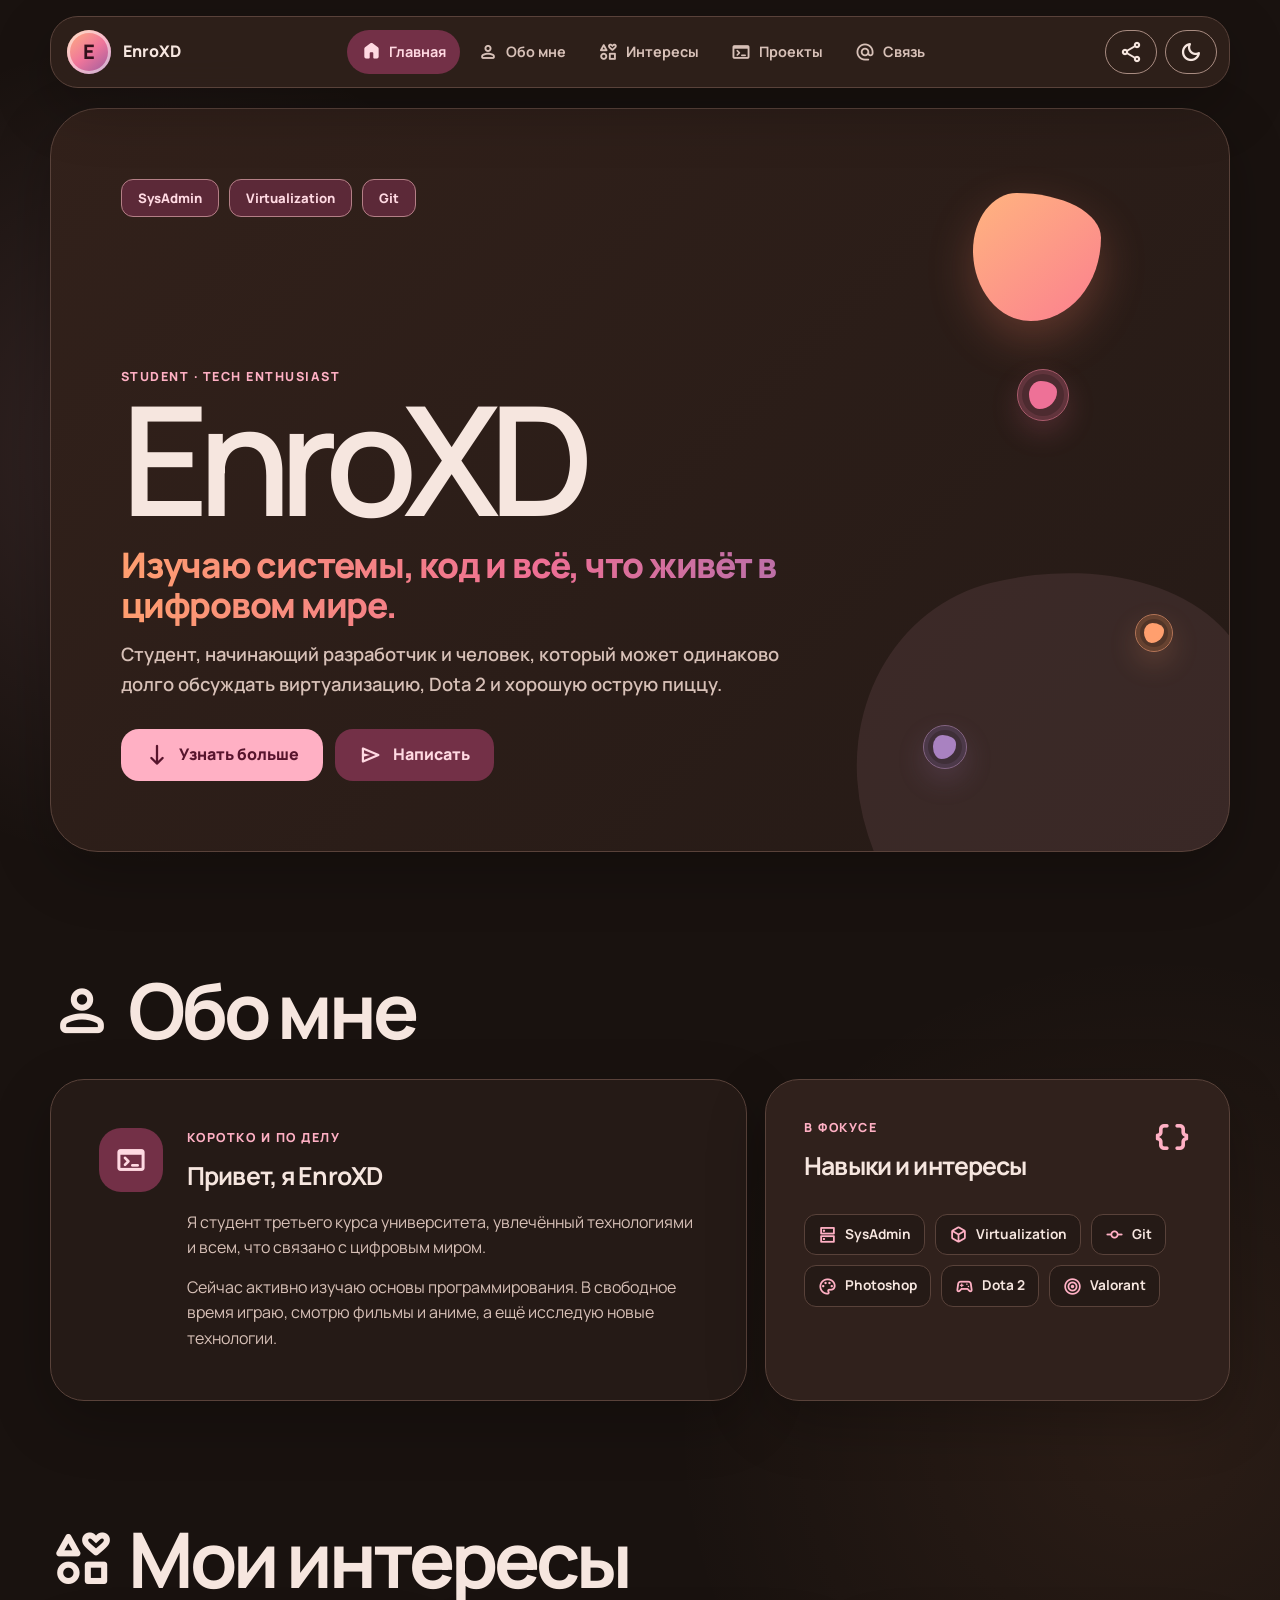
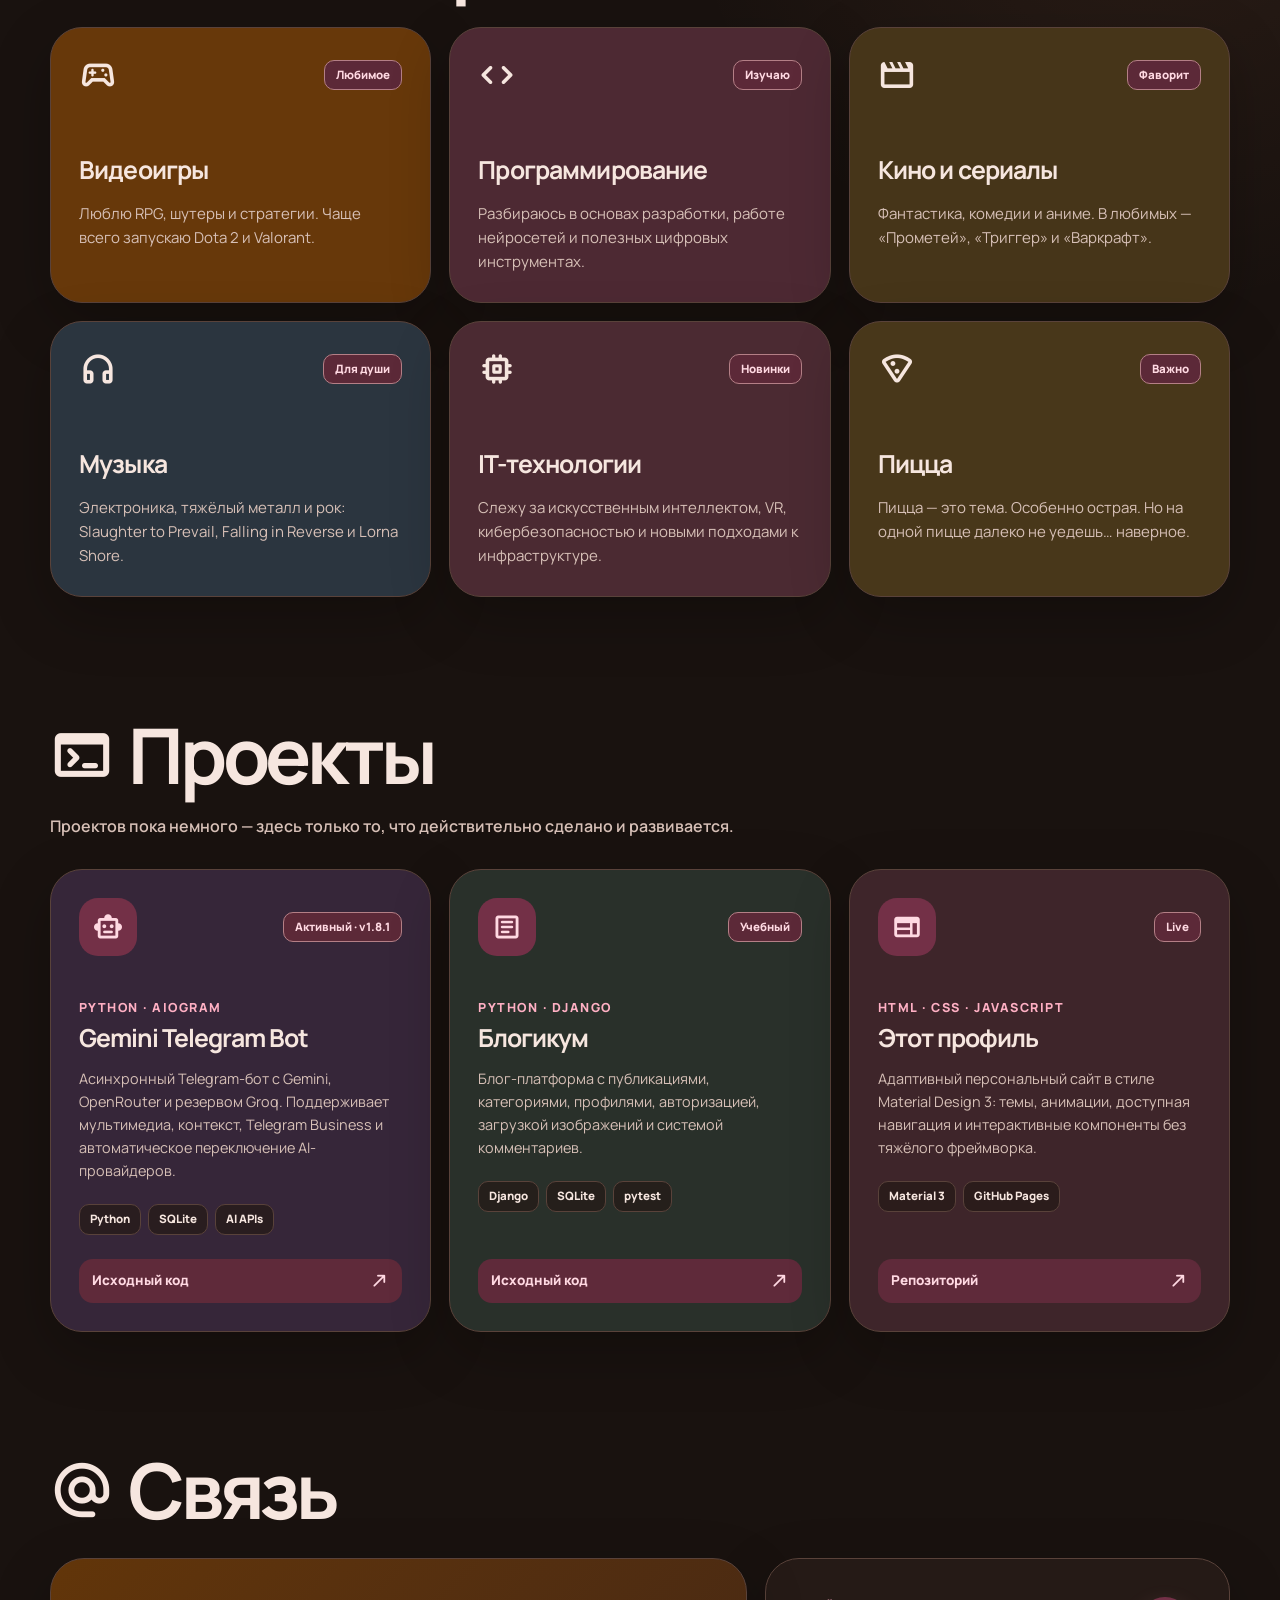
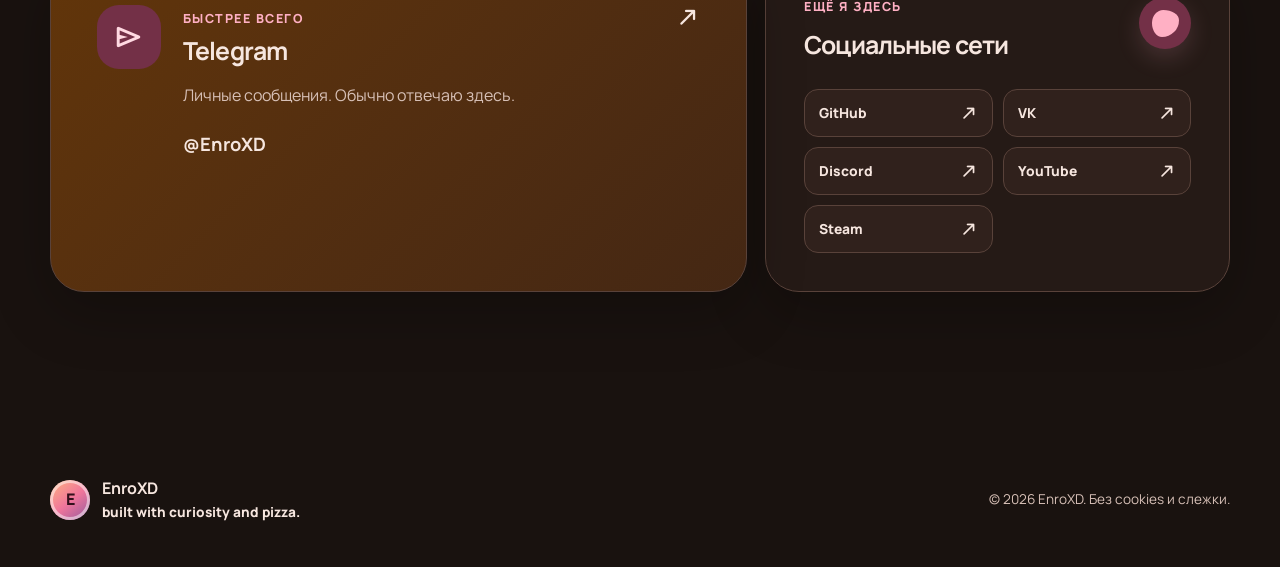
==== index.html @ 5621cff5 "Add projects, system theme and sharing" ====
<!doctype html>
<html lang="ru" data-theme="dark">
<head>
    <meta charset="utf-8">
    <meta name="viewport" content="width=device-width, initial-scale=1">
    <meta name="description" content="Персональный сайт EnroXD — технологии, игры, музыка и цифровые эксперименты.">
    <meta name="theme-color" content="#19120f">
    <link rel="canonical" href="https://enroxd1.github.io/myprofile/">

    <meta property="og:type" content="website">
    <meta property="og:locale" content="ru_RU">
    <meta property="og:site_name" content="EnroXD">
    <meta property="og:title" content="EnroXD — персональный сайт">
    <meta property="og:description" content="Изучаю системы, код и всё, что живёт в цифровом мире.">
    <meta property="og:url" content="https://enroxd1.github.io/myprofile/">
    <meta property="og:image" content="https://enroxd1.github.io/myprofile/og-image.png?v=1">
    <meta property="og:image:type" content="image/png">
    <meta property="og:image:width" content="1200">
    <meta property="og:image:height" content="630">
    <meta property="og:image:alt" content="Material Design-обложка персонального сайта EnroXD">

    <meta name="twitter:card" content="summary_large_image">
    <meta name="twitter:title" content="EnroXD — персональный сайт">
    <meta name="twitter:description" content="Изучаю системы, код и всё, что живёт в цифровом мире.">
    <meta name="twitter:image" content="https://enroxd1.github.io/myprofile/og-image.png?v=1">
    <meta name="twitter:image:alt" content="Material Design-обложка персонального сайта EnroXD">

    <link rel="icon" href="favicon.svg" type="image/svg+xml">
    <link rel="icon" href="favicon-32.png" type="image/png" sizes="32x32">
    <link rel="apple-touch-icon" href="apple-touch-icon.png" sizes="180x180">
    <script type="application/ld+json">
    {
        "@context": "https://schema.org",
        "@type": "ProfilePage",
        "@id": "https://enroxd1.github.io/myprofile/#profile",
        "url": "https://enroxd1.github.io/myprofile/",
        "name": "EnroXD — персональный сайт",
        "description": "Персональная страница EnroXD о технологиях, программировании и цифровых увлечениях.",
        "dateModified": "2026-08-10",
        "mainEntity": {
            "@type": "Person",
            "@id": "https://enroxd1.github.io/myprofile/#person",
            "name": "EnroXD",
            "alternateName": "@EnroXD",
            "url": "https://enroxd1.github.io/myprofile/",
            "description": "Студент и начинающий разработчик, увлечённый системным администрированием, виртуализацией и программированием.",
            "knowsAbout": ["Python", "Django", "System administration", "Virtualization", "Git", "Artificial intelligence"],
            "sameAs": [
                "https://github.com/EnroXD1",
                "https://t.me/EnroXD",
                "https://vk.com/lokkekenro",
                "https://www.youtube.com/@enroxd562",
                "https://steamcommunity.com/id/enroxd/"
            ]
        }
    }
    </script>
    <title>EnroXD — персональный сайт</title>

    <link rel="preconnect" href="https://fonts.googleapis.com">
    <link rel="preconnect" href="https://fonts.gstatic.com" crossorigin>
    <link href="https://fonts.googleapis.com/css2?family=Manrope:wght@400;500;600;700;800&family=Material+Symbols+Rounded:opsz,wght,FILL,GRAD@20..48,400,0..1,0" rel="stylesheet">
    <link rel="stylesheet" href="styles.css?v=3">
    <script>
        document.documentElement.classList.add('js');
        try {
            const savedMode = localStorage.getItem('enroxd-theme-mode') || localStorage.getItem('enroxd-theme') || 'dark';
            const resolvedTheme = savedMode === 'system'
                ? (window.matchMedia('(prefers-color-scheme: dark)').matches ? 'dark' : 'light')
                : savedMode;
            document.documentElement.dataset.themeMode = savedMode;
            document.documentElement.dataset.theme = resolvedTheme;
        } catch (error) {
            document.documentElement.dataset.themeMode = 'dark';
            document.documentElement.dataset.theme = 'dark';
        }
    </script>
</head>
<body>
    <div class="page-loader" role="status" aria-live="polite" aria-label="Загрузка страницы">
        <span class="contained-loader" aria-hidden="true">
            <span class="loader-shape"></span>
        </span>
        <span class="loader-label">Загружаю профиль</span>
    </div>

    <a class="skip-link" href="#main">Перейти к содержимому</a>

    <header class="topbar shell" aria-label="Верхняя панель">
        <a class="brand" href="#home" aria-label="EnroXD — на главную">
            <span class="brand-mark" aria-hidden="true">E</span>
            <span>EnroXD</span>
        </a>

        <nav class="desktop-nav" aria-label="Основная навигация">
            <a class="nav-link active" href="#home">
                <span class="material-symbols-rounded" aria-hidden="true">home</span>
                Главная
            </a>
            <a class="nav-link" href="#about">
                <span class="material-symbols-rounded" aria-hidden="true">person</span>
                Обо мне
            </a>
            <a class="nav-link" href="#interests">
                <span class="material-symbols-rounded" aria-hidden="true">interests</span>
                Интересы
            </a>
            <a class="nav-link" href="#projects">
                <span class="material-symbols-rounded" aria-hidden="true">terminal</span>
                Проекты
            </a>
            <a class="nav-link" href="#contact">
                <span class="material-symbols-rounded" aria-hidden="true">alternate_email</span>
                Связь
            </a>
        </nav>

        <div class="header-actions">
            <button class="share-button" type="button" aria-label="Поделиться сайтом">
                <span class="material-symbols-rounded" aria-hidden="true">share</span>
            </button>

            <div class="theme-picker">
                <button class="theme-toggle" type="button" aria-label="Выбрать тему" aria-haspopup="menu" aria-expanded="false" aria-controls="theme-menu">
                    <span class="material-symbols-rounded theme-icon" aria-hidden="true">dark_mode</span>
                </button>
                <div id="theme-menu" class="theme-menu surface" role="menu" aria-label="Цветовая тема" hidden>
                    <button class="theme-option" type="button" role="menuitemradio" aria-checked="false" data-theme-mode="system">
                        <span class="material-symbols-rounded" aria-hidden="true">brightness_auto</span>
                        <span><strong>Как в системе</strong><small>Следовать настройкам устройства</small></span>
                        <span class="material-symbols-rounded option-check" aria-hidden="true">check</span>
                    </button>
                    <button class="theme-option" type="button" role="menuitemradio" aria-checked="false" data-theme-mode="light">
                        <span class="material-symbols-rounded" aria-hidden="true">light_mode</span>
                        <span><strong>Светлая</strong><small>Светлые Material-поверхности</small></span>
                        <span class="material-symbols-rounded option-check" aria-hidden="true">check</span>
                    </button>
                    <button class="theme-option" type="button" role="menuitemradio" aria-checked="false" data-theme-mode="dark">
                        <span class="material-symbols-rounded" aria-hidden="true">dark_mode</span>
                        <span><strong>Тёмная</strong><small>Тёплый тёмный фон</small></span>
                        <span class="material-symbols-rounded option-check" aria-hidden="true">check</span>
                    </button>
                </div>
            </div>
        </div>
    </header>

    <main id="main" class="shell">
        <section id="home" class="hero surface reveal" aria-labelledby="hero-title">
            <div class="hero-orb" aria-hidden="true"></div>
            <div class="material-bubbles" role="group" aria-label="Интерактивные декоративные пузыри">
                <button class="material-bubble bubble-one" type="button" aria-label="Лопнуть розовый пузырь"></button>
                <button class="material-bubble bubble-two" type="button" aria-label="Лопнуть оранжевый пузырь"></button>
                <button class="material-bubble bubble-three" type="button" aria-label="Лопнуть сиреневый пузырь"></button>
            </div>
            <div class="chip-row" aria-label="Основные направления">
                <span class="chip">SysAdmin</span>
                <span class="chip">Virtualization</span>
                <span class="chip">Git</span>
            </div>

            <div class="hero-copy">
                <p class="eyebrow">student · tech enthusiast</p>
                <h1 id="hero-title">EnroXD</h1>
                <p class="hero-tagline">Изучаю системы, код и всё, что живёт в цифровом мире.</p>
                <p class="hero-description">Студент, начинающий разработчик и человек, который может одинаково долго обсуждать виртуализацию, Dota 2 и хорошую острую пиццу.</p>
                <div class="hero-actions">
                    <a class="button button-primary" href="#about">
                        <span class="material-symbols-rounded" aria-hidden="true">south</span>
                        Узнать больше
                    </a>
                    <a class="button button-tonal" href="https://t.me/EnroXD" target="_blank" rel="noreferrer">
                        <span class="material-symbols-rounded" aria-hidden="true">send</span>
                        Написать
                    </a>
                </div>
            </div>
        </section>

        <section id="about" class="page-section reveal" aria-labelledby="about-title">
            <div class="section-heading">
                <span class="material-symbols-rounded" aria-hidden="true">person</span>
                <h2 id="about-title">Обо мне</h2>
            </div>

            <div class="about-grid">
                <article class="about-card surface">
                    <div class="about-icon" aria-hidden="true">
                        <span class="material-symbols-rounded">terminal</span>
                    </div>
                    <div>
                        <p class="eyebrow">Коротко и по делу</p>
                        <h3>Привет, я EnroXD</h3>
                        <p>Я студент третьего курса университета, увлечённый технологиями и всем, что связано с цифровым миром.</p>
                        <p>Сейчас активно изучаю основы программирования. В свободное время играю, смотрю фильмы и аниме, а ещё исследую новые технологии.</p>
                    </div>
                </article>

                <aside class="skills-card surface" aria-labelledby="skills-title">
                    <div class="skills-card-head">
                        <div>
                            <p class="eyebrow">В фокусе</p>
                            <h3 id="skills-title">Навыки и интересы</h3>
                        </div>
                        <span class="material-symbols-rounded" aria-hidden="true">data_object</span>
                    </div>
                    <div class="skill-list">
                        <span class="skill"><span class="material-symbols-rounded" aria-hidden="true">dns</span>SysAdmin</span>
                        <span class="skill"><span class="material-symbols-rounded" aria-hidden="true">deployed_code</span>Virtualization</span>
                        <span class="skill"><span class="material-symbols-rounded" aria-hidden="true">commit</span>Git</span>
                        <span class="skill"><span class="material-symbols-rounded" aria-hidden="true">palette</span>Photoshop</span>
                        <span class="skill"><span class="material-symbols-rounded" aria-hidden="true">sports_esports</span>Dota 2</span>
                        <span class="skill"><span class="material-symbols-rounded" aria-hidden="true">target</span>Valorant</span>
                    </div>
                </aside>
            </div>
        </section>

        <section id="interests" class="page-section reveal" aria-labelledby="interests-title">
            <div class="section-heading">
                <span class="material-symbols-rounded" aria-hidden="true">interests</span>
                <h2 id="interests-title">Мои интересы</h2>
            </div>

            <div class="card-grid">
                <article class="interest-card surface card-orange">
                    <div class="card-topline">
                        <span class="card-icon material-symbols-rounded" aria-hidden="true">sports_esports</span>
                        <span class="chip chip-small">Любимое</span>
                    </div>
                    <h3>Видеоигры</h3>
                    <p>Люблю RPG, шутеры и стратегии. Чаще всего запускаю Dota 2 и Valorant.</p>
                </article>

                <article class="interest-card surface card-plum">
                    <div class="card-topline">
                        <span class="card-icon material-symbols-rounded" aria-hidden="true">code</span>
                        <span class="chip chip-small">Изучаю</span>
                    </div>
                    <h3>Программирование</h3>
                    <p>Разбираюсь в основах разработки, работе нейросетей и полезных цифровых инструментах.</p>
                </article>

                <article class="interest-card surface card-olive">
                    <div class="card-topline">
                        <span class="card-icon material-symbols-rounded" aria-hidden="true">movie</span>
                        <span class="chip chip-small">Фаворит</span>
                    </div>
                    <h3>Кино и сериалы</h3>
                    <p>Фантастика, комедии и аниме. В любимых — «Прометей», «Триггер» и «Варкрафт».</p>
                </article>

                <article class="interest-card surface card-blue">
                    <div class="card-topline">
                        <span class="card-icon material-symbols-rounded" aria-hidden="true">headphones</span>
                        <span class="chip chip-small">Для души</span>
                    </div>
                    <h3>Музыка</h3>
                    <p>Электроника, тяжёлый металл и рок: Slaughter to Prevail, Falling in Reverse и Lorna Shore.</p>
                </article>

                <article class="interest-card surface card-pink">
                    <div class="card-topline">
                        <span class="card-icon material-symbols-rounded" aria-hidden="true">memory</span>
                        <span class="chip chip-small">Новинки</span>
                    </div>
                    <h3>IT-технологии</h3>
                    <p>Слежу за искусственным интеллектом, VR, кибербезопасностью и новыми подходами к инфраструктуре.</p>
                </article>

                <article class="interest-card surface card-gold">
                    <div class="card-topline">
                        <span class="card-icon material-symbols-rounded" aria-hidden="true">local_pizza</span>
                        <span class="chip chip-small">Важно</span>
                    </div>
                    <h3>Пицца</h3>
                    <p>Пицца — это тема. Особенно острая. Но на одной пицце далеко не уедешь… наверное.</p>
                </article>
            </div>
        </section>

        <section id="projects" class="page-section reveal" aria-labelledby="projects-title">
            <div class="section-heading">
                <span class="material-symbols-rounded" aria-hidden="true">terminal</span>
                <h2 id="projects-title">Проекты</h2>
            </div>
            <p class="section-intro">Проектов пока немного — здесь только то, что действительно сделано и развивается.</p>

            <div class="project-grid">
                <article class="project-card surface project-ai">
                    <div class="project-card-head">
                        <span class="project-icon material-symbols-rounded" aria-hidden="true">smart_toy</span>
                        <span class="chip chip-small">Активный · v1.8.1</span>
                    </div>
                    <p class="eyebrow">Python · aiogram</p>
                    <h3>Gemini Telegram Bot</h3>
                    <p>Асинхронный Telegram-бот с Gemini, OpenRouter и резервом Groq. Поддерживает мультимедиа, контекст, Telegram Business и автоматическое переключение AI-провайдеров.</p>
                    <div class="project-tags" aria-label="Технологии проекта">
                        <span>Python</span><span>SQLite</span><span>AI APIs</span>
                    </div>
                    <a class="project-link" href="https://github.com/EnroXD1/gemini_telegram_bot" target="_blank" rel="noreferrer">
                        Исходный код<span class="material-symbols-rounded" aria-hidden="true">north_east</span>
                    </a>
                </article>

                <article class="project-card surface project-django">
                    <div class="project-card-head">
                        <span class="project-icon material-symbols-rounded" aria-hidden="true">article</span>
                        <span class="chip chip-small">Учебный</span>
                    </div>
                    <p class="eyebrow">Python · Django</p>
                    <h3>Блогикум</h3>
                    <p>Блог-платформа с публикациями, категориями, профилями, авторизацией, загрузкой изображений и системой комментариев.</p>
                    <div class="project-tags" aria-label="Технологии проекта">
                        <span>Django</span><span>SQLite</span><span>pytest</span>
                    </div>
                    <a class="project-link" href="https://github.com/EnroXD1/django_sprint4" target="_blank" rel="noreferrer">
                        Исходный код<span class="material-symbols-rounded" aria-hidden="true">north_east</span>
                    </a>
                </article>

                <article class="project-card surface project-profile">
                    <div class="project-card-head">
                        <span class="project-icon material-symbols-rounded" aria-hidden="true">web</span>
                        <span class="chip chip-small">Live</span>
                    </div>
                    <p class="eyebrow">HTML · CSS · JavaScript</p>
                    <h3>Этот профиль</h3>
                    <p>Адаптивный персональный сайт в стиле Material Design 3: темы, анимации, доступная навигация и интерактивные компоненты без тяжёлого фреймворка.</p>
                    <div class="project-tags" aria-label="Технологии проекта">
                        <span>Material 3</span><span>GitHub Pages</span>
                    </div>
                    <a class="project-link" href="https://github.com/EnroXD1/myprofile" target="_blank" rel="noreferrer">
                        Репозиторий<span class="material-symbols-rounded" aria-hidden="true">north_east</span>
                    </a>
                </article>
            </div>
        </section>

        <section id="contact" class="page-section reveal" aria-labelledby="contact-title">
            <div class="section-heading">
                <span class="material-symbols-rounded" aria-hidden="true">alternate_email</span>
                <h2 id="contact-title">Связь</h2>
            </div>

            <div class="contact-grid">
                <a class="contact-feature surface" href="https://t.me/EnroXD" target="_blank" rel="noreferrer">
                    <div class="contact-icon" aria-hidden="true">
                        <span class="material-symbols-rounded">send</span>
                    </div>
                    <div>
                        <span class="eyebrow">Быстрее всего</span>
                        <h3>Telegram</h3>
                        <p>Личные сообщения. Обычно отвечаю здесь.</p>
                        <strong>@EnroXD</strong>
                    </div>
                    <span class="material-symbols-rounded arrow" aria-hidden="true">north_east</span>
                </a>

                <div class="social-card surface">
                    <div class="social-card-head">
                        <div>
                            <p class="eyebrow">Ещё я здесь</p>
                            <h3>Социальные сети</h3>
                        </div>
                        <span class="social-card-loader" aria-hidden="true">
                            <span class="loader-shape"></span>
                        </span>
                    </div>
                    <div class="social-links">
                        <a href="https://github.com/EnroXD1" target="_blank" rel="noreferrer">
                            <span>GitHub</span><span class="material-symbols-rounded" aria-hidden="true">north_east</span>
                        </a>
                        <a href="https://vk.com/lokkekenro" target="_blank" rel="noreferrer">
                            <span>VK</span><span class="material-symbols-rounded" aria-hidden="true">north_east</span>
                        </a>
                        <a href="https://discordapp.com/users/404327926595846146/" target="_blank" rel="noreferrer">
                            <span>Discord</span><span class="material-symbols-rounded" aria-hidden="true">north_east</span>
                        </a>
                        <a href="https://www.youtube.com/@enroxd562" target="_blank" rel="noreferrer">
                            <span>YouTube</span><span class="material-symbols-rounded" aria-hidden="true">north_east</span>
                        </a>
                        <a href="https://steamcommunity.com/id/enroxd/" target="_blank" rel="noreferrer">
                            <span>Steam</span><span class="material-symbols-rounded" aria-hidden="true">north_east</span>
                        </a>
                    </div>
                </div>
            </div>
        </section>
    </main>

    <footer class="footer shell">
        <div class="footer-brand">
            <span class="brand-mark" aria-hidden="true">E</span>
            <div>
                <strong>EnroXD</strong>
                <p>built with curiosity and pizza.</p>
            </div>
        </div>
        <p>© <span id="year">2026</span> EnroXD. Без cookies и слежки.</p>
    </footer>

    <nav class="mobile-nav" aria-label="Мобильная навигация">
        <a class="nav-link active" href="#home" aria-label="Главная">
            <span class="material-symbols-rounded" aria-hidden="true">home</span>
            <span>Главная</span>
        </a>
        <a class="nav-link" href="#about" aria-label="Обо мне">
            <span class="material-symbols-rounded" aria-hidden="true">person</span>
            <span>Обо мне</span>
        </a>
        <a class="nav-link" href="#interests" aria-label="Интересы">
            <span class="material-symbols-rounded" aria-hidden="true">interests</span>
            <span>Интересы</span>
        </a>
        <a class="nav-link" href="#projects" aria-label="Проекты">
            <span class="material-symbols-rounded" aria-hidden="true">terminal</span>
            <span>Проекты</span>
        </a>
        <a class="nav-link" href="#contact" aria-label="Связь">
            <span class="material-symbols-rounded" aria-hidden="true">alternate_email</span>
            <span>Связь</span>
        </a>
    </nav>

    <div class="snackbar" role="status" aria-live="polite" aria-atomic="true" aria-hidden="true" inert>
        <span class="material-symbols-rounded snackbar-icon" aria-hidden="true">check_circle</span>
        <span class="snackbar-text">Ссылка скопирована</span>
        <button class="snackbar-close" type="button" aria-label="Закрыть уведомление">
            <span class="material-symbols-rounded" aria-hidden="true">close</span>
        </button>
    </div>

    <script src="main.js?v=3"></script>
</body>
</html>
---- styles.css ----
:root {
    color-scheme: light;
    --font: "Manrope", system-ui, -apple-system, BlinkMacSystemFont, "Segoe UI", sans-serif;
    --bg: #fff8f5;
    --surface: #fffaf8;
    --surface-high: #f7ebe6;
    --surface-highest: #f0dfd7;
    --text: #281813;
    --text-muted: #6f5b53;
    --outline: #9a8178;
    --outline-soft: #ddc4ba;
    --primary: #8d3f58;
    --on-primary: #ffffff;
    --primary-container: #ffd9e2;
    --on-primary-container: #3b071c;
    --secondary: #76564d;
    --shadow: 0 16px 48px rgba(78, 43, 32, 0.11);
    --shadow-hover: 0 22px 60px rgba(78, 43, 32, 0.18);
    --max-width: 1180px;
}

:root[data-theme="dark"] {
    color-scheme: dark;
    --bg: #19120f;
    --surface: #251a16;
    --surface-high: #30211c;
    --surface-highest: #3c2922;
    --text: #f6e6df;
    --text-muted: #d7c0b7;
    --outline: #a98c81;
    --outline-soft: #59423a;
    --primary: #ffb0c4;
    --on-primary: #57152d;
    --primary-container: #733047;
    --on-primary-container: #ffd9e2;
    --secondary: #e8bdb0;
    --shadow: 0 20px 60px rgba(0, 0, 0, 0.24);
    --shadow-hover: 0 26px 70px rgba(0, 0, 0, 0.36);
}

*,
*::before,
*::after {
    box-sizing: border-box;
}

::selection {
    background: var(--primary-container);
    color: var(--on-primary-container);
    text-shadow: none;
}

::-moz-selection {
    background: var(--primary-container);
    color: var(--on-primary-container);
    text-shadow: none;
}

html {
    scroll-behavior: smooth;
    scroll-padding-top: 116px;
}

body {
    margin: 0;
    min-width: 320px;
    background:
        radial-gradient(circle at 12% 12%, color-mix(in srgb, var(--primary) 12%, transparent), transparent 26rem),
        radial-gradient(circle at 90% 38%, color-mix(in srgb, #ff9b6a 8%, transparent), transparent 30rem),
        var(--bg);
    color: var(--text);
    font-family: var(--font);
    line-height: 1.6;
    transition: background-color 240ms ease, color 240ms ease;
}

.page-loader {
    display: none;
}

.js .page-loader {
    position: fixed;
    inset: 0;
    z-index: 1000;
    display: grid;
    align-content: center;
    justify-items: center;
    gap: 16px;
    background: color-mix(in srgb, var(--bg) 92%, transparent);
    opacity: 1;
    visibility: visible;
    backdrop-filter: blur(16px);
    transition: opacity 280ms ease, visibility 280ms ease;
}

.js .page-loader.is-hidden {
    pointer-events: none;
    opacity: 0;
    visibility: hidden;
}

.contained-loader {
    position: relative;
    display: grid;
    width: 78px;
    height: 78px;
    place-items: center;
    overflow: hidden;
    border-radius: 50%;
    background: var(--primary-container);
    box-shadow: 0 12px 34px color-mix(in srgb, var(--primary) 22%, transparent);
    animation: loader-container 1.5s ease-in-out infinite;
}

.loader-shape {
    width: 40px;
    height: 40px;
    border-radius: 42% 58% 63% 37% / 48% 38% 62% 52%;
    background: var(--primary);
    animation: loader-morph 1.1s cubic-bezier(0.45, 0, 0.55, 1) infinite;
}

.loader-label {
    color: var(--text-muted);
    font-size: 0.78rem;
    font-weight: 800;
    letter-spacing: 0.08em;
    text-transform: uppercase;
}

a {
    color: inherit;
}

button,
a {
    -webkit-tap-highlight-color: transparent;
}

button {
    font: inherit;
}

.material-symbols-rounded {
    font-variation-settings: "FILL" 0, "wght" 500, "GRAD" 0, "opsz" 24;
}

.shell {
    width: min(var(--max-width), calc(100% - 40px));
    margin-inline: auto;
}

.skip-link {
    position: fixed;
    top: 12px;
    left: 12px;
    z-index: 1000;
    padding: 10px 16px;
    border-radius: 999px;
    background: var(--primary);
    color: var(--on-primary);
    transform: translateY(-160%);
}

.skip-link:focus {
    transform: translateY(0);
}

.topbar {
    position: sticky;
    top: 16px;
    z-index: 100;
    display: grid;
    grid-template-columns: auto 1fr auto;
    align-items: center;
    min-height: 72px;
    margin-top: 16px;
    padding: 8px 12px 8px 16px;
    border: 1px solid var(--outline-soft);
    border-radius: 28px;
    background: color-mix(in srgb, var(--surface-high) 88%, transparent);
    box-shadow: var(--shadow);
    backdrop-filter: blur(18px);
}

.brand,
.footer-brand {
    display: inline-flex;
    align-items: center;
    gap: 12px;
    color: var(--text);
    font-weight: 800;
    text-decoration: none;
}

.brand-mark {
    display: grid;
    width: 44px;
    height: 44px;
    place-items: center;
    border-radius: 50%;
    background: linear-gradient(140deg, #ffb47f, #ef759b 52%, #925a9e);
    color: #32101b;
    font-size: 1.25rem;
    font-weight: 800;
    box-shadow: inset 0 0 0 3px rgba(255, 255, 255, 0.5);
    transition: border-radius 280ms cubic-bezier(0.2, 0, 0, 1), transform 280ms cubic-bezier(0.2, 0, 0, 1);
}

.brand:hover .brand-mark {
    border-radius: 35% 65% 42% 58% / 56% 38% 62% 44%;
    transform: rotate(-8deg) scale(1.08);
}

.desktop-nav {
    display: flex;
    justify-content: center;
    gap: 4px;
}

.nav-link {
    display: inline-flex;
    align-items: center;
    gap: 8px;
    padding: 10px 14px;
    border-radius: 999px;
    color: var(--text-muted);
    font-size: 0.9rem;
    font-weight: 700;
    text-decoration: none;
    transition: color 180ms ease, background-color 180ms ease, transform 180ms ease;
}

.nav-link:hover {
    color: var(--text);
    background: var(--surface-highest);
}

.nav-link.active {
    color: var(--on-primary-container);
    background: var(--primary-container);
}

.nav-link .material-symbols-rounded {
    font-size: 20px;
    transition: transform 220ms cubic-bezier(0.2, 0, 0, 1), font-variation-settings 220ms ease;
}

.nav-link:hover .material-symbols-rounded,
.nav-link.active .material-symbols-rounded {
    font-variation-settings: "FILL" 1, "wght" 500, "GRAD" 0, "opsz" 24;
    transform: translateY(-2px) scale(1.05);
}

.header-actions {
    display: flex;
    align-items: center;
    gap: 8px;
}

.theme-picker {
    position: relative;
}

.theme-toggle,
.share-button {
    display: grid;
    width: 52px;
    height: 44px;
    place-items: center;
    border: 1px solid var(--outline);
    border-radius: 999px;
    background: transparent;
    color: var(--text);
    cursor: pointer;
    transition: background-color 180ms ease, transform 180ms ease;
}

.theme-toggle:hover,
.share-button:hover {
    background: var(--surface-highest);
}

.theme-toggle:hover {
    transform: rotate(8deg);
}

.share-button:hover {
    transform: translateY(-2px);
}

.share-button .material-symbols-rounded {
    transition: transform 220ms cubic-bezier(0.2, 0, 0, 1);
}

.share-button:hover .material-symbols-rounded {
    transform: rotate(-10deg) scale(1.08);
}

.theme-menu {
    position: absolute;
    top: calc(100% + 12px);
    right: 0;
    z-index: 300;
    width: min(320px, calc(100vw - 32px));
    padding: 10px;
    border-radius: 26px;
    transform-origin: top right;
    animation: theme-menu-in 180ms cubic-bezier(0.2, 0, 0, 1);
}

.theme-option {
    display: grid;
    width: 100%;
    min-height: 66px;
    grid-template-columns: auto minmax(0, 1fr) auto;
    gap: 14px;
    align-items: center;
    padding: 10px 14px;
    border: 0;
    border-radius: 18px;
    background: transparent;
    color: var(--text);
    font: inherit;
    text-align: left;
    cursor: pointer;
    transition: background-color 180ms ease, color 180ms ease, transform 180ms ease;
}

.theme-option:hover,
.theme-option:focus-visible {
    background: var(--surface-highest);
    outline: none;
}

.theme-option:focus-visible {
    box-shadow: inset 0 0 0 2px var(--primary);
}

.theme-option.selected {
    background: var(--primary-container);
    color: var(--on-primary-container);
}

.theme-option > .material-symbols-rounded:first-child {
    font-size: 25px;
}

.theme-option strong,
.theme-option small {
    display: block;
}

.theme-option strong {
    font-size: 0.9rem;
}

.theme-option small {
    margin-top: 1px;
    color: var(--text-muted);
    font-size: 0.72rem;
    line-height: 1.35;
}

.theme-option.selected small {
    color: color-mix(in srgb, var(--on-primary-container) 72%, transparent);
}

.option-check {
    opacity: 0;
    transform: scale(0.6);
    transition: opacity 180ms ease, transform 180ms cubic-bezier(0.2, 0, 0, 1);
}

.theme-option.selected .option-check {
    opacity: 1;
    transform: scale(1);
}

main {
    padding-top: 20px;
}

.surface {
    border: 1px solid var(--outline-soft);
    background: var(--surface);
    box-shadow: var(--shadow);
}

.hero {
    position: relative;
    min-height: 620px;
    overflow: hidden;
    padding: clamp(32px, 6vw, 70px);
    border-radius: 48px;
    background:
        linear-gradient(135deg, color-mix(in srgb, var(--surface) 94%, #ff8c62), var(--surface));
}

.hero::after {
    position: absolute;
    right: -40px;
    bottom: -130px;
    width: 410px;
    height: 410px;
    border-radius: 44% 56% 61% 39% / 48% 38% 62% 52%;
    background: color-mix(in srgb, var(--primary) 9%, transparent);
    content: "";
    transform: rotate(-14deg);
}

.hero-orb {
    position: absolute;
    top: 84px;
    right: clamp(50px, 10vw, 130px);
    width: clamp(88px, 11vw, 128px);
    aspect-ratio: 1;
    border-radius: 34% 66% 55% 45% / 45% 35% 65% 55%;
    background: linear-gradient(140deg, #ffb47f, #fb7f8f);
    box-shadow: 0 18px 45px rgba(255, 133, 103, 0.25);
    animation: float 7s ease-in-out infinite;
}

.material-bubbles {
    position: absolute;
    inset: 0;
    z-index: 3;
    overflow: hidden;
    border-radius: inherit;
    pointer-events: none;
}

.material-bubble {
    --bubble-color: var(--primary);
    --bubble-size: 48px;
    --bubble-x: 82%;
    --bubble-y: 35%;
    position: absolute;
    top: var(--bubble-y);
    left: var(--bubble-x);
    width: var(--bubble-size);
    aspect-ratio: 1;
    padding: 0;
    border: 1px solid color-mix(in srgb, var(--bubble-color) 55%, var(--outline-soft));
    border-radius: 50%;
    background: color-mix(in srgb, var(--bubble-color) 20%, var(--surface));
    box-shadow:
        inset 0 0 0 4px color-mix(in srgb, var(--bubble-color) 12%, transparent),
        0 12px 28px color-mix(in srgb, var(--bubble-color) 18%, transparent);
    cursor: pointer;
    pointer-events: auto;
    animation: bubble-drift 5.2s ease-in-out infinite;
    transition: filter 180ms ease, box-shadow 180ms ease;
}

.material-bubble::before {
    position: absolute;
    inset: 22%;
    border-radius: 42% 58% 63% 37% / 48% 38% 62% 52%;
    background: var(--bubble-color);
    content: "";
    animation: loader-morph 2.4s cubic-bezier(0.45, 0, 0.55, 1) infinite;
    transition: filter 180ms ease;
}

.material-bubble::after {
    position: absolute;
    inset: -2px;
    border: 2px solid var(--bubble-color);
    border-radius: 50%;
    content: "";
    opacity: 0;
    transform: scale(0.7);
}

.material-bubble:hover {
    filter: saturate(1.2) brightness(1.06);
    box-shadow:
        inset 0 0 0 5px color-mix(in srgb, var(--bubble-color) 18%, transparent),
        0 16px 34px color-mix(in srgb, var(--bubble-color) 30%, transparent);
}

.material-bubble:hover::before {
    filter: brightness(1.08);
}

.material-bubble:focus-visible {
    outline: 3px solid var(--text);
    outline-offset: 4px;
}

.bubble-one {
    --bubble-color: #ee7197;
    --bubble-size: 52px;
}

.bubble-two {
    --bubble-color: #ff9f6e;
    --bubble-size: 38px;
    --bubble-x: 92%;
    --bubble-y: 68%;
    animation-delay: -1.7s;
}

.bubble-three {
    --bubble-color: #a982c1;
    --bubble-size: 44px;
    --bubble-x: 74%;
    --bubble-y: 83%;
    animation-delay: -3.1s;
}

.material-bubble.is-popping {
    animation: bubble-pop 380ms cubic-bezier(0.2, 0, 0, 1) forwards;
}

.material-bubble.is-popping::after {
    animation: bubble-ring 380ms cubic-bezier(0.2, 0, 0, 1) forwards;
}

.material-bubble.is-waiting {
    opacity: 0;
    pointer-events: none;
    animation: none;
}

.material-bubble.is-returning {
    animation: bubble-return 460ms cubic-bezier(0.2, 0, 0, 1) both;
}

.chip-row {
    position: relative;
    z-index: 2;
    display: flex;
    flex-wrap: wrap;
    gap: 10px;
}

.chip {
    display: inline-flex;
    align-items: center;
    min-height: 38px;
    padding: 7px 16px;
    border: 1px solid color-mix(in srgb, var(--primary) 55%, var(--outline-soft));
    border-radius: 12px;
    background: color-mix(in srgb, var(--primary-container) 70%, var(--surface));
    color: var(--on-primary-container);
    font-size: 0.82rem;
    font-weight: 800;
    transition: background-color 180ms ease, box-shadow 180ms ease, transform 180ms ease;
}

.chip:hover {
    background: var(--primary-container);
    box-shadow: 0 8px 20px color-mix(in srgb, var(--primary) 15%, transparent);
    transform: translateY(-3px);
}

.chip-small {
    min-height: 30px;
    padding: 4px 11px;
    border-radius: 10px;
    font-size: 0.72rem;
}

.hero-copy {
    position: relative;
    z-index: 2;
    width: min(760px, 100%);
    margin-top: clamp(80px, 12vw, 150px);
}

.eyebrow {
    margin: 0 0 8px;
    color: var(--primary);
    font-size: 0.78rem;
    font-weight: 800;
    letter-spacing: 0.12em;
    text-transform: uppercase;
}

.hero h1 {
    margin: 0;
    font-size: clamp(4.5rem, 13vw, 9.5rem);
    font-weight: 600;
    letter-spacing: -0.075em;
    line-height: 0.84;
}

.hero-tagline {
    margin: 22px 0 14px;
    background: linear-gradient(90deg, #ff9e6f, #ee6f94 55%, #a76fb0);
    background-clip: text;
    color: transparent;
    font-size: clamp(1.35rem, 3vw, 2.2rem);
    font-weight: 800;
    letter-spacing: -0.035em;
    line-height: 1.16;
}

.hero-description {
    max-width: 680px;
    margin: 0;
    color: var(--text-muted);
    font-size: clamp(1rem, 2vw, 1.15rem);
    font-weight: 600;
}

.hero-actions {
    display: flex;
    flex-wrap: wrap;
    gap: 12px;
    margin-top: 30px;
}

.button {
    display: inline-flex;
    min-height: 52px;
    align-items: center;
    justify-content: center;
    gap: 10px;
    padding: 12px 24px;
    border-radius: 18px;
    font-weight: 800;
    text-decoration: none;
    transition: transform 180ms ease, box-shadow 180ms ease, background-color 180ms ease;
}

.button:hover {
    transform: translateY(-3px);
    box-shadow: var(--shadow-hover);
}

.button .material-symbols-rounded {
    transition: transform 220ms cubic-bezier(0.2, 0, 0, 1);
}

.button-primary:hover .material-symbols-rounded {
    transform: translateY(4px);
}

.button-tonal:hover .material-symbols-rounded {
    transform: translate(4px, -2px) rotate(-8deg);
}

.button-primary {
    background: var(--primary);
    color: var(--on-primary);
}

.button-tonal {
    background: var(--primary-container);
    color: var(--on-primary-container);
}

.page-section {
    padding: clamp(70px, 10vw, 120px) 0 0;
}

.section-heading {
    display: flex;
    align-items: center;
    gap: 14px;
    margin-bottom: 30px;
}

.section-heading .material-symbols-rounded {
    font-size: clamp(2.3rem, 5vw, 4rem);
}

.section-heading h2 {
    margin: 0;
    font-size: clamp(2.35rem, 6vw, 4.8rem);
    font-weight: 700;
    letter-spacing: -0.055em;
    line-height: 1;
}

.about-grid,
.contact-grid {
    display: grid;
    grid-template-columns: minmax(0, 1.2fr) minmax(320px, 0.8fr);
    gap: 18px;
}

.about-card,
.skills-card,
.contact-feature,
.social-card {
    border-radius: 34px;
}

.about-card {
    display: grid;
    grid-template-columns: auto 1fr;
    gap: 24px;
    padding: clamp(26px, 5vw, 48px);
}

.about-icon,
.contact-icon {
    display: grid;
    width: 64px;
    height: 64px;
    flex: 0 0 auto;
    place-items: center;
    border-radius: 22px;
    background: var(--primary-container);
    color: var(--on-primary-container);
    transition: border-radius 260ms cubic-bezier(0.2, 0, 0, 1), transform 260ms cubic-bezier(0.2, 0, 0, 1);
}

.about-card,
.skills-card {
    transition: border-color 220ms ease, box-shadow 220ms ease, transform 220ms cubic-bezier(0.2, 0, 0, 1);
}

.about-card:hover,
.skills-card:hover {
    border-color: var(--outline);
    box-shadow: var(--shadow-hover);
    transform: translateY(-4px);
}

.about-card:hover .about-icon,
.contact-feature:hover .contact-icon {
    border-radius: 50%;
    transform: rotate(-7deg) scale(1.07);
}

.about-icon .material-symbols-rounded,
.contact-icon .material-symbols-rounded {
    font-size: 32px;
}

.about-card h3,
.skills-card h3,
.interest-card h3,
.contact-feature h3,
.social-card h3 {
    margin: 0;
    font-size: 1.55rem;
    letter-spacing: -0.035em;
}

.about-card p:not(.eyebrow) {
    margin: 14px 0 0;
    color: var(--text-muted);
}

.skills-card {
    padding: clamp(26px, 4vw, 38px);
    background: var(--surface-high);
}

.skills-card-head {
    display: flex;
    align-items: flex-start;
    justify-content: space-between;
    gap: 20px;
}

.skills-card-head > .material-symbols-rounded {
    color: var(--primary);
    font-size: 38px;
}

.skill-list {
    display: flex;
    flex-wrap: wrap;
    gap: 10px;
    margin-top: 28px;
}

.skill {
    display: inline-flex;
    align-items: center;
    gap: 8px;
    padding: 9px 13px;
    border: 1px solid var(--outline-soft);
    border-radius: 12px;
    background: var(--surface);
    font-size: 0.85rem;
    font-weight: 700;
    transition: background-color 180ms ease, border-color 180ms ease, box-shadow 180ms ease, transform 180ms ease;
}

.skill:hover {
    border-color: var(--outline);
    background: var(--primary-container);
    box-shadow: 0 8px 18px color-mix(in srgb, var(--primary) 12%, transparent);
    transform: translateY(-3px);
}

.skill .material-symbols-rounded {
    color: var(--primary);
    font-size: 19px;
    transition: transform 220ms cubic-bezier(0.2, 0, 0, 1);
}

.skill:hover .material-symbols-rounded {
    transform: rotate(-10deg) scale(1.12);
}

.card-grid {
    display: grid;
    grid-template-columns: repeat(3, minmax(0, 1fr));
    gap: 18px;
}

.interest-card {
    min-height: 270px;
    padding: 28px;
    border-radius: 32px;
    transition: transform 220ms ease, box-shadow 220ms ease, border-color 220ms ease;
}

.interest-card:hover {
    border-color: var(--outline);
    box-shadow: var(--shadow-hover);
    transform: translateY(-6px);
}

.card-topline {
    display: flex;
    align-items: center;
    justify-content: space-between;
    gap: 16px;
    margin-bottom: 56px;
}

.card-icon {
    font-size: 38px;
    transition: transform 280ms cubic-bezier(0.2, 0, 0, 1), font-variation-settings 220ms ease;
}

.interest-card:hover .card-icon {
    font-variation-settings: "FILL" 1, "wght" 500, "GRAD" 0, "opsz" 40;
    transform: rotate(-8deg) scale(1.14);
}

.interest-card:hover .chip {
    transform: translateY(-3px) rotate(2deg);
}

.interest-card p {
    margin: 12px 0 0;
    color: var(--text-muted);
    font-size: 0.94rem;
}

.card-orange { background: color-mix(in srgb, #9a4f00 56%, var(--surface)); }
.card-plum { background: color-mix(in srgb, #783952 48%, var(--surface)); }
.card-olive { background: color-mix(in srgb, #66501c 50%, var(--surface)); }
.card-blue { background: color-mix(in srgb, #31546f 46%, var(--surface)); }
.card-pink { background: color-mix(in srgb, #7f4059 42%, var(--surface)); }
.card-gold { background: color-mix(in srgb, #745d1e 44%, var(--surface)); }

:root[data-theme="light"] .card-orange { background: #fff0e2; }
:root[data-theme="light"] .card-plum { background: #fbe8ef; }
:root[data-theme="light"] .card-olive { background: #f5efd8; }
:root[data-theme="light"] .card-blue { background: #e7f2fa; }
:root[data-theme="light"] .card-pink { background: #f9e8ef; }
:root[data-theme="light"] .card-gold { background: #faf0cf; }

.section-intro {
    max-width: 720px;
    margin: -10px 0 30px;
    color: var(--text-muted);
    font-size: 1rem;
    font-weight: 600;
}

.project-grid {
    display: grid;
    grid-template-columns: repeat(3, minmax(0, 1fr));
    gap: 18px;
}

.project-card {
    display: flex;
    min-height: 390px;
    flex-direction: column;
    padding: 28px;
    border-radius: 32px;
    transition: border-color 220ms ease, box-shadow 220ms ease, transform 220ms cubic-bezier(0.2, 0, 0, 1);
}

.project-card:hover {
    border-color: var(--outline);
    box-shadow: var(--shadow-hover);
    transform: translateY(-6px);
}

.project-card-head {
    display: flex;
    align-items: center;
    justify-content: space-between;
    gap: 16px;
    margin-bottom: 42px;
}

.project-icon {
    display: grid;
    width: 58px;
    height: 58px;
    flex: 0 0 auto;
    place-items: center;
    border-radius: 19px;
    background: var(--primary-container);
    color: var(--on-primary-container);
    font-size: 30px;
    transition: border-radius 260ms cubic-bezier(0.2, 0, 0, 1), font-variation-settings 220ms ease, transform 260ms cubic-bezier(0.2, 0, 0, 1);
}

.project-card:hover .project-icon {
    border-radius: 50%;
    font-variation-settings: "FILL" 1, "wght" 500, "GRAD" 0, "opsz" 32;
    transform: rotate(-8deg) scale(1.08);
}

.project-card .eyebrow {
    margin-bottom: 6px;
}

.project-card h3 {
    margin: 0;
    font-size: 1.55rem;
    letter-spacing: -0.04em;
    line-height: 1.15;
}

.project-card > p:not(.eyebrow) {
    margin: 14px 0 22px;
    color: var(--text-muted);
    font-size: 0.9rem;
}

.project-tags {
    display: flex;
    flex-wrap: wrap;
    gap: 7px;
    margin-bottom: 24px;
}

.project-tags span {
    padding: 5px 10px;
    border: 1px solid var(--outline-soft);
    border-radius: 10px;
    background: color-mix(in srgb, var(--surface) 72%, transparent);
    font-size: 0.72rem;
    font-weight: 800;
}

.project-link {
    display: flex;
    min-height: 44px;
    align-items: center;
    justify-content: space-between;
    gap: 12px;
    margin-top: auto;
    padding: 9px 13px;
    border-radius: 14px;
    background: color-mix(in srgb, var(--primary-container) 74%, var(--surface));
    color: var(--on-primary-container);
    font-size: 0.84rem;
    font-weight: 800;
    text-decoration: none;
    transition: background-color 180ms ease, transform 180ms ease;
}

.project-link:hover {
    background: var(--primary-container);
    transform: translateY(-2px);
}

.project-link .material-symbols-rounded {
    font-size: 19px;
    transition: transform 180ms ease;
}

.project-link:hover .material-symbols-rounded {
    transform: translate(3px, -3px);
}

.project-ai { background: color-mix(in srgb, #513a72 38%, var(--surface)); }
.project-django { background: color-mix(in srgb, #315c50 34%, var(--surface)); }
.project-profile { background: color-mix(in srgb, #794057 30%, var(--surface)); }

:root[data-theme="light"] .project-ai { background: #f3ecff; }
:root[data-theme="light"] .project-django { background: #e9f5f0; }
:root[data-theme="light"] .project-profile { background: #f9e9ef; }

.contact-feature {
    position: relative;
    display: grid;
    grid-template-columns: auto 1fr auto;
    gap: 22px;
    align-items: start;
    padding: clamp(28px, 5vw, 46px);
    background: linear-gradient(135deg, color-mix(in srgb, #8e4900 58%, var(--surface)), color-mix(in srgb, #6f3910 42%, var(--surface)));
    text-decoration: none;
    transition: transform 220ms ease, box-shadow 220ms ease;
}

:root[data-theme="light"] .contact-feature {
    background: linear-gradient(135deg, #fff0df, #ffe0ca);
}

.contact-feature:hover {
    box-shadow: var(--shadow-hover);
    transform: translateY(-5px);
}

.contact-feature p {
    margin: 12px 0 22px;
    color: var(--text-muted);
}

.contact-feature strong {
    font-size: 1.15rem;
}

.contact-feature .arrow {
    transition: transform 180ms ease;
}

.contact-feature:hover .arrow {
    transform: translate(4px, -4px);
}

.social-card {
    padding: clamp(28px, 4vw, 38px);
}

.social-card-head {
    display: flex;
    align-items: flex-start;
    justify-content: space-between;
    gap: 18px;
}

.social-card-loader {
    display: grid;
    width: 52px;
    height: 52px;
    flex: 0 0 auto;
    place-items: center;
    border-radius: 50%;
    background: var(--primary-container);
    box-shadow: 0 9px 24px color-mix(in srgb, var(--primary) 16%, transparent);
    animation: loader-container 1.8s ease-in-out infinite;
}

.social-card-loader .loader-shape {
    width: 27px;
    height: 27px;
    animation-duration: 1.45s;
}

.social-links {
    display: grid;
    grid-template-columns: repeat(2, minmax(0, 1fr));
    gap: 10px;
    margin-top: 24px;
}

.social-links a {
    display: flex;
    min-height: 48px;
    align-items: center;
    justify-content: space-between;
    gap: 10px;
    padding: 10px 14px;
    border: 1px solid var(--outline-soft);
    border-radius: 14px;
    background: var(--surface-high);
    font-size: 0.86rem;
    font-weight: 800;
    text-decoration: none;
    transition: background-color 180ms ease, transform 180ms ease;
}

.social-links a:hover {
    background: var(--primary-container);
    transform: translateY(-2px);
}

.social-links .material-symbols-rounded {
    font-size: 18px;
    transition: transform 180ms ease;
}

.social-links a:hover .material-symbols-rounded {
    transform: translate(3px, -3px);
}

.footer {
    display: flex;
    align-items: center;
    justify-content: space-between;
    gap: 24px;
    margin-top: clamp(80px, 12vw, 150px);
    padding: 34px 0 44px;
    color: var(--text-muted);
    font-size: 0.85rem;
}

.footer-brand p,
.footer > p {
    margin: 0;
}

.footer-brand strong {
    color: var(--text);
    font-size: 1rem;
}

.footer-brand .brand-mark {
    width: 40px;
    height: 40px;
    font-size: 1rem;
}

.mobile-nav {
    display: none;
}

.snackbar {
    position: fixed;
    bottom: 24px;
    left: 50%;
    z-index: 500;
    display: flex;
    width: max-content;
    max-width: calc(100vw - 32px);
    min-height: 52px;
    align-items: center;
    gap: 12px;
    padding: 7px 8px 7px 17px;
    border: 1px solid color-mix(in srgb, var(--outline-soft) 78%, transparent);
    border-radius: 18px;
    background: var(--surface-highest);
    box-shadow: var(--shadow-hover);
    color: var(--text);
    opacity: 0;
    pointer-events: none;
    transform: translate(-50%, calc(100% + 60px));
    transition: opacity 220ms ease, transform 280ms cubic-bezier(0.2, 0, 0, 1);
}

.snackbar.show {
    opacity: 1;
    pointer-events: auto;
    transform: translate(-50%, 0);
}

.snackbar-icon {
    color: var(--primary);
    font-variation-settings: "FILL" 1, "wght" 500, "GRAD" 0, "opsz" 24;
}

.snackbar-text {
    font-size: 0.84rem;
    font-weight: 800;
}

.snackbar-close {
    display: grid;
    width: 38px;
    height: 38px;
    flex: 0 0 auto;
    place-items: center;
    border: 0;
    border-radius: 50%;
    background: transparent;
    color: var(--text);
    cursor: pointer;
    transition: background-color 180ms ease, transform 180ms ease;
}

.snackbar-close:hover {
    background: color-mix(in srgb, var(--text) 10%, transparent);
    transform: rotate(8deg);
}

.md-ripple-surface {
    position: relative;
    isolation: isolate;
    overflow: hidden;
}

.md-ripple {
    position: absolute;
    z-index: 5;
    border-radius: 50%;
    background: currentColor;
    pointer-events: none;
    opacity: 0;
    transform: scale(0);
    animation: material-ripple 560ms cubic-bezier(0.2, 0, 0, 1);
}

.reveal {
    opacity: 0;
    transform: translateY(24px);
    transition: opacity 600ms ease, transform 600ms cubic-bezier(0.2, 0, 0, 1);
}

.reveal.visible {
    opacity: 1;
    transform: translateY(0);
}

@keyframes float {
    0%, 100% { transform: translateY(0) rotate(4deg); }
    50% { transform: translateY(-18px) rotate(-5deg); }
}

@keyframes loader-container {
    0%, 100% { transform: scale(1); }
    50% { transform: scale(1.06); }
}

@keyframes loader-morph {
    0% {
        border-radius: 42% 58% 63% 37% / 48% 38% 62% 52%;
        transform: rotate(0deg) scale(0.9);
    }
    33% {
        border-radius: 64% 36% 42% 58% / 38% 58% 42% 62%;
        transform: rotate(120deg) scale(1.06);
    }
    66% {
        border-radius: 37% 63% 55% 45% / 62% 44% 56% 38%;
        transform: rotate(240deg) scale(0.94);
    }
    100% {
        border-radius: 42% 58% 63% 37% / 48% 38% 62% 52%;
        transform: rotate(360deg) scale(0.9);
    }
}

@keyframes material-ripple {
    0% { opacity: 0.18; transform: scale(0); }
    70% { opacity: 0.1; transform: scale(1); }
    100% { opacity: 0; transform: scale(1); }
}

@keyframes theme-menu-in {
    0% { opacity: 0; transform: scale(0.9) translateY(-8px); }
    100% { opacity: 1; transform: scale(1) translateY(0); }
}

@keyframes bubble-drift {
    0%, 100% { transform: translate(-50%, -50%) translateY(0) rotate(0deg); }
    50% { transform: translate(-50%, -50%) translateY(-9px) rotate(5deg); }
}

@keyframes bubble-pop {
    0% { opacity: 1; transform: translate(-50%, -50%) scale(1); }
    45% { opacity: 1; transform: translate(-50%, -50%) scale(1.22); }
    100% { opacity: 0; transform: translate(-50%, -50%) scale(0.35); }
}

@keyframes bubble-ring {
    0% { opacity: 0.8; transform: scale(0.7); }
    100% { opacity: 0; transform: scale(2.1); }
}

@keyframes bubble-return {
    0% { opacity: 0; transform: translate(-50%, -50%) scale(0.35); }
    65% { opacity: 1; transform: translate(-50%, -50%) scale(1.14); }
    100% { opacity: 1; transform: translate(-50%, -50%) scale(1); }
}

@media (max-width: 900px) {
    .desktop-nav {
        display: none;
    }

    .topbar {
        grid-template-columns: 1fr auto;
    }

    .hero {
        min-height: 580px;
    }

    .about-grid,
    .contact-grid {
        grid-template-columns: 1fr;
    }

    .card-grid {
        grid-template-columns: repeat(2, minmax(0, 1fr));
    }

    .project-grid {
        grid-template-columns: 1fr;
    }

    .project-card {
        min-height: 340px;
    }

    body {
        padding-bottom: 92px;
    }

    .mobile-nav {
        position: fixed;
        right: 12px;
        bottom: 12px;
        left: 12px;
        z-index: 200;
        display: grid;
        grid-template-columns: repeat(5, 1fr);
        min-height: 72px;
        padding: 7px;
        border: 1px solid var(--outline-soft);
        border-radius: 26px;
        background: color-mix(in srgb, var(--surface-high) 92%, transparent);
        box-shadow: var(--shadow-hover);
        backdrop-filter: blur(20px);
    }

    .mobile-nav .nav-link {
        flex-direction: column;
        justify-content: center;
        gap: 2px;
        padding: 6px 4px;
        border-radius: 19px;
        font-size: 0.62rem;
    }

    .mobile-nav .nav-link .material-symbols-rounded {
        font-size: 23px;
    }

    .snackbar {
        bottom: 98px;
    }
}

@media (max-width: 620px) {
    html {
        scroll-padding-top: 94px;
    }

    .shell {
        width: min(100% - 24px, var(--max-width));
    }

    .topbar {
        top: 8px;
        min-height: 62px;
        margin-top: 8px;
        border-radius: 23px;
    }

    .brand-mark {
        width: 38px;
        height: 38px;
    }

    .theme-toggle,
    .share-button {
        width: 48px;
        height: 40px;
    }

    .header-actions {
        gap: 5px;
    }

    .theme-menu {
        right: 0;
        width: min(300px, calc(100vw - 24px));
    }

    main {
        padding-top: 12px;
    }

    .hero {
        min-height: 590px;
        padding: 24px;
        border-radius: 32px;
    }

    .hero-orb {
        top: 105px;
        right: 26px;
        width: 82px;
    }

    .material-bubbles {
        display: none;
    }

    .hero-copy {
        margin-top: 110px;
    }

    .hero h1 {
        font-size: clamp(4rem, 22vw, 6.6rem);
    }

    .hero-actions {
        display: grid;
        grid-template-columns: 1fr;
    }

    .button {
        width: 100%;
    }

    .page-section {
        padding-top: 76px;
    }

    .section-heading {
        margin-bottom: 22px;
    }

    .section-heading h2 {
        font-size: 2.65rem;
    }

    .about-card {
        grid-template-columns: 1fr;
        gap: 18px;
    }

    .card-grid {
        grid-template-columns: 1fr;
    }

    .project-card {
        min-height: 0;
        padding: 24px;
    }

    .project-card-head {
        margin-bottom: 34px;
    }

    .interest-card {
        min-height: 240px;
    }

    .card-topline {
        margin-bottom: 40px;
    }

    .contact-feature {
        grid-template-columns: auto 1fr;
    }

    .contact-feature .arrow {
        display: none;
    }

    .social-links {
        grid-template-columns: 1fr;
    }

    .footer {
        flex-direction: column;
        align-items: flex-start;
        padding-bottom: 16px;
    }
}

@media (prefers-reduced-motion: reduce) {
    html {
        scroll-behavior: auto;
    }

    *,
    *::before,
    *::after {
        scroll-behavior: auto !important;
        animation-duration: 0.01ms !important;
        animation-iteration-count: 1 !important;
        transition-duration: 0.01ms !important;
    }
}
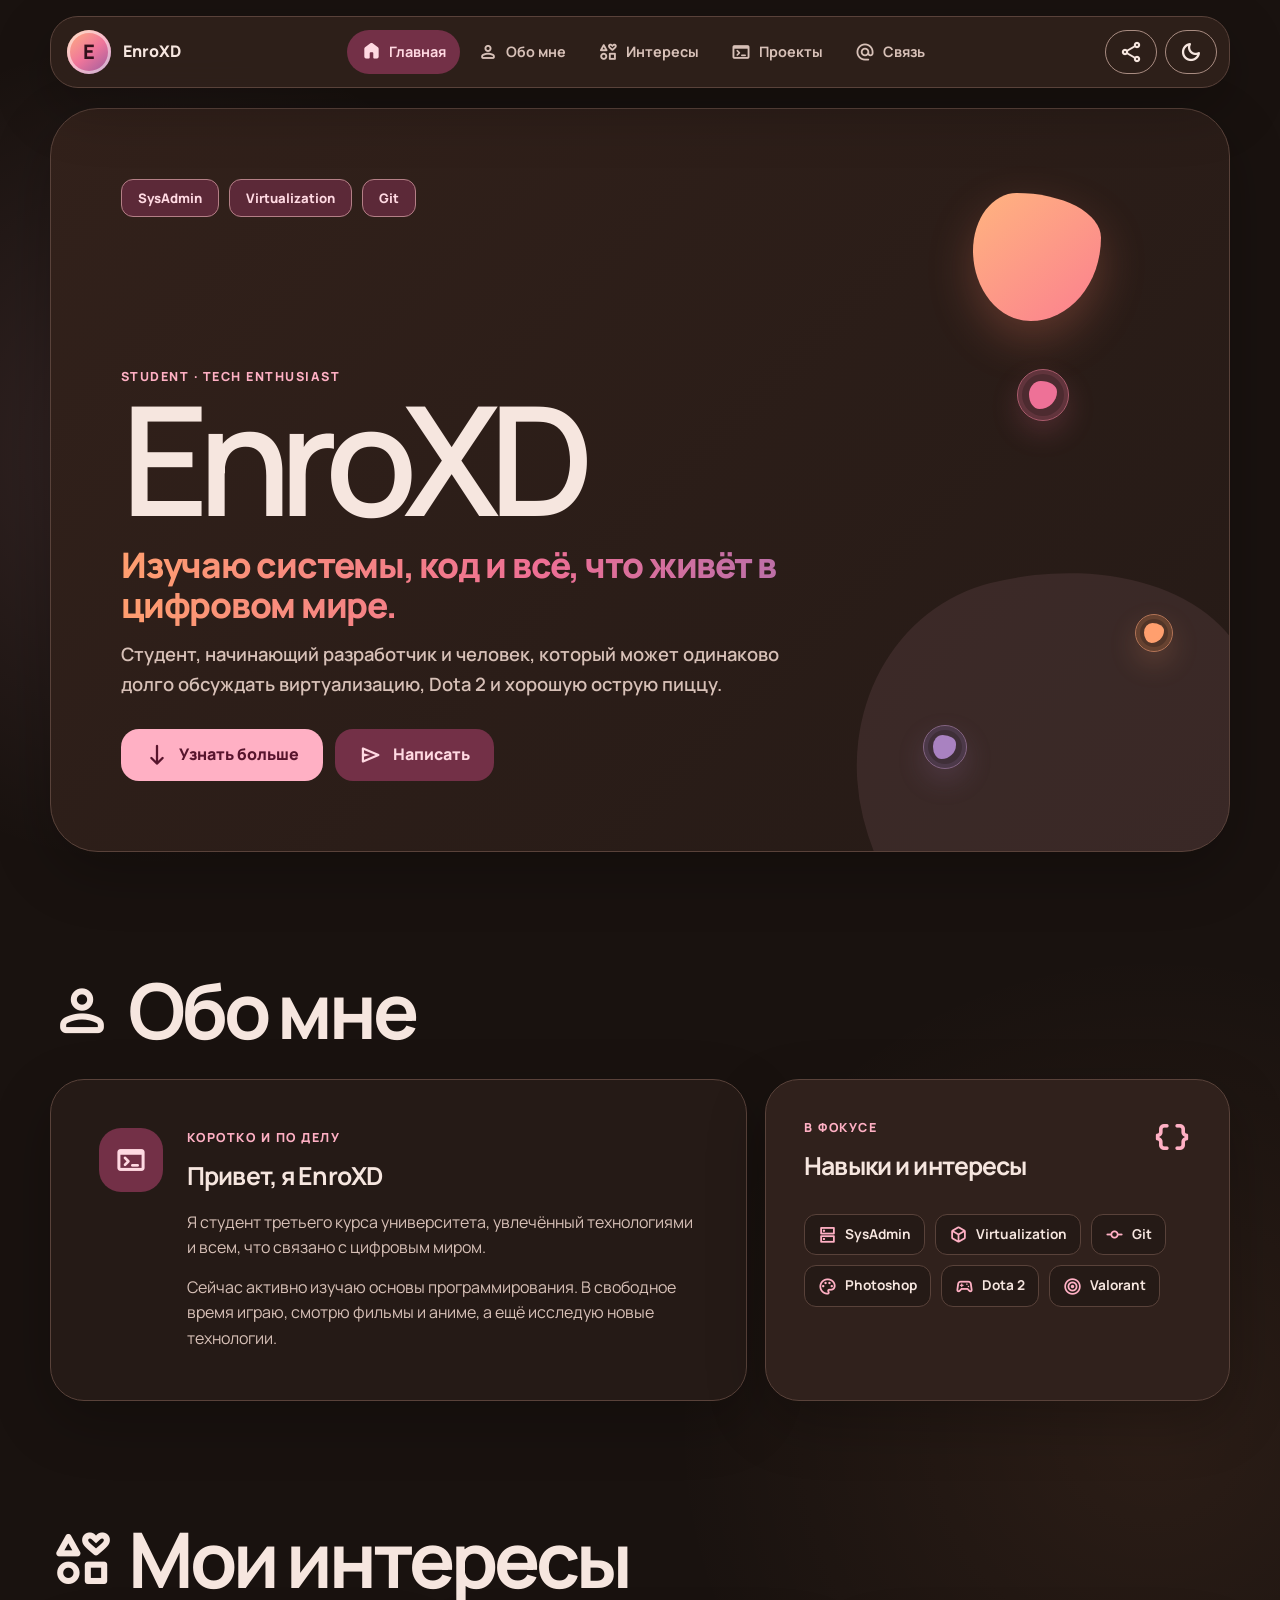
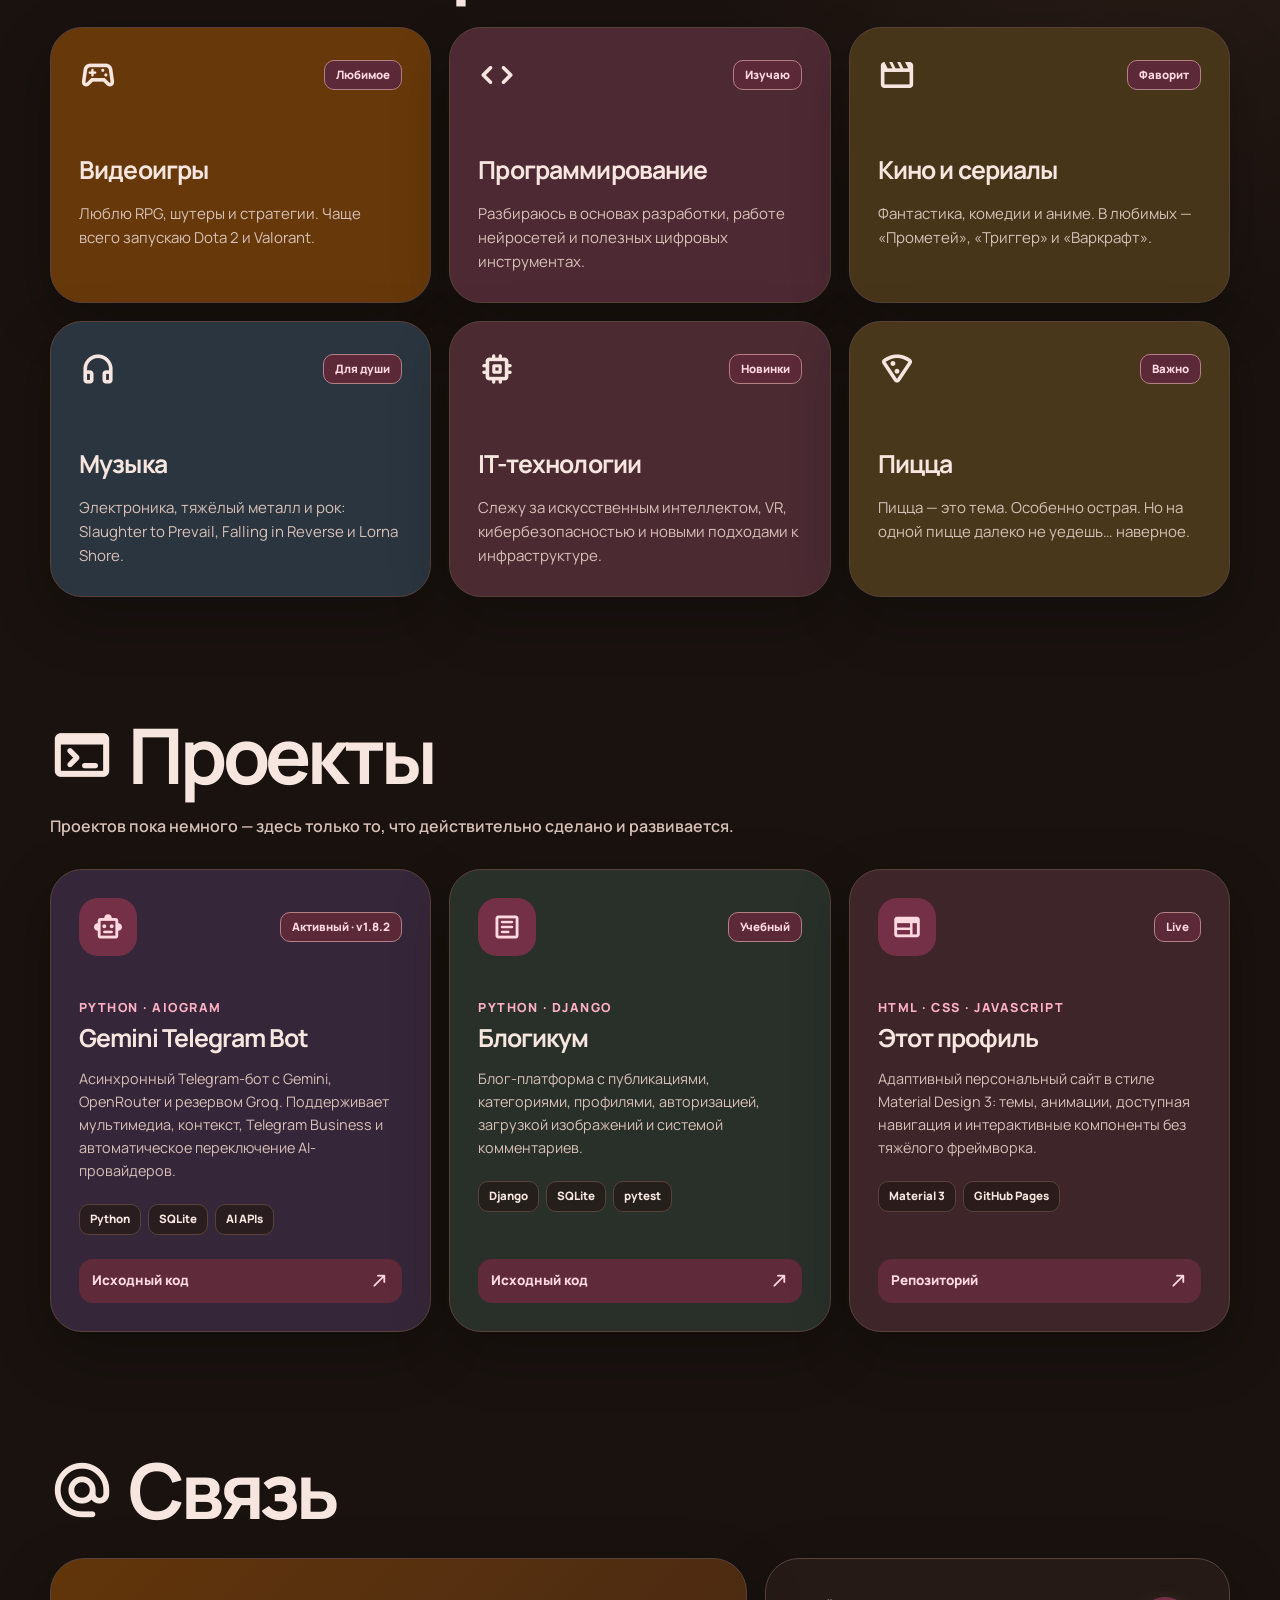
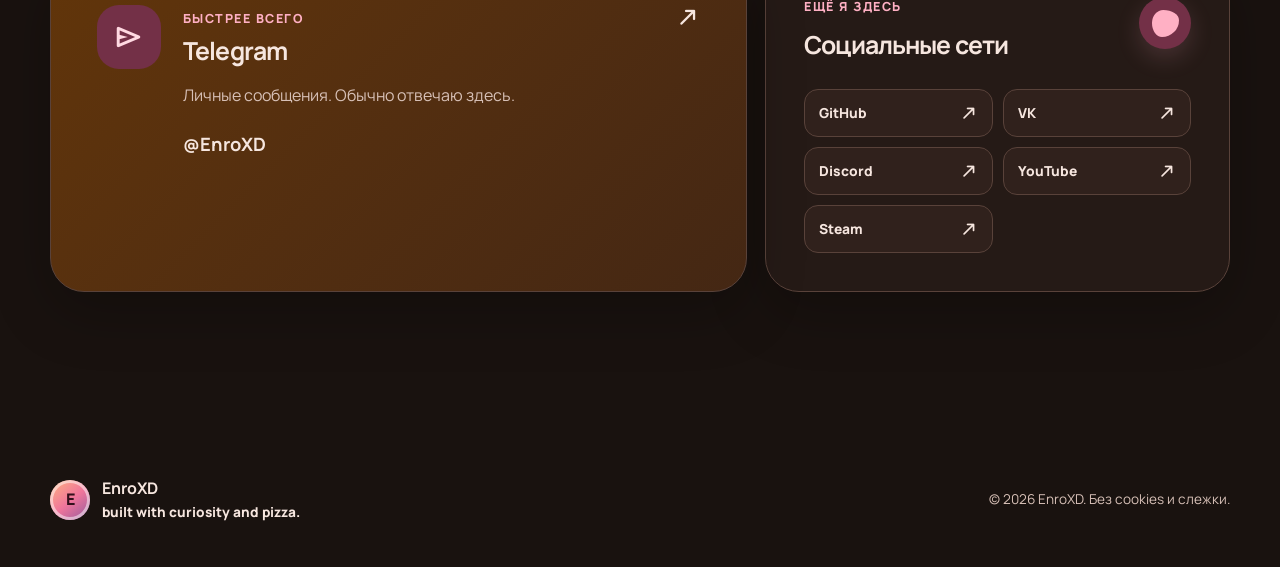
==== commit 30554bf1: "Update version from v1.8.1 to v1.8.2" ====
--- a/index.html
+++ b/index.html
@@ -60,7 +60,7 @@
     <link rel="preconnect" href="https://fonts.googleapis.com">
     <link rel="preconnect" href="https://fonts.gstatic.com" crossorigin>
     <link href="https://fonts.googleapis.com/css2?family=Manrope:wght@400;500;600;700;800&family=Material+Symbols+Rounded:opsz,wght,FILL,GRAD@20..48,400,0..1,0" rel="stylesheet">
-    <link rel="stylesheet" href="styles.css?v=3">
+    <link rel="stylesheet" href="styles.css?v=5">
     <script>
         document.documentElement.classList.add('js');
         try {
@@ -87,7 +87,7 @@
     <a class="skip-link" href="#main">Перейти к содержимому</a>
 
     <header class="topbar shell" aria-label="Верхняя панель">
-        <a class="brand" href="#home" aria-label="EnroXD — на главную">
+        <a class="brand brand-refresh" href="./" aria-label="EnroXD — обновить страницу">
             <span class="brand-mark" aria-hidden="true">E</span>
             <span>EnroXD</span>
         </a>
@@ -290,7 +290,7 @@
                 <article class="project-card surface project-ai">
                     <div class="project-card-head">
                         <span class="project-icon material-symbols-rounded" aria-hidden="true">smart_toy</span>
-                        <span class="chip chip-small">Активный · v1.8.1</span>
+                        <span class="chip chip-small">Активный · v1.8.2</span>
                     </div>
                     <p class="eyebrow">Python · aiogram</p>
                     <h3>Gemini Telegram Bot</h3>
@@ -431,6 +431,6 @@
         </button>
     </div>
 
-    <script src="main.js?v=3"></script>
+    <script src="main.js?v=5"></script>
 </body>
 </html>
--- a/styles.css
+++ b/styles.css
@@ -204,12 +204,6 @@
     font-size: 1.25rem;
     font-weight: 800;
     box-shadow: inset 0 0 0 3px rgba(255, 255, 255, 0.5);
-    transition: border-radius 280ms cubic-bezier(0.2, 0, 0, 1), transform 280ms cubic-bezier(0.2, 0, 0, 1);
-}
-
-.brand:hover .brand-mark {
-    border-radius: 35% 65% 42% 58% / 56% 38% 62% 44%;
-    transform: rotate(-8deg) scale(1.08);
 }
 
 .desktop-nav {
@@ -1031,6 +1025,23 @@
 
 .social-card {
     padding: clamp(28px, 4vw, 38px);
+    transition: border-color 220ms ease, box-shadow 220ms ease, transform 220ms cubic-bezier(0.2, 0, 0, 1);
+}
+
+.social-card:hover {
+    border-color: var(--outline);
+    box-shadow: var(--shadow-hover);
+    transform: translateY(-5px);
+}
+
+.social-card:hover .social-card-loader {
+    border-radius: 18px;
+    box-shadow: 0 13px 30px color-mix(in srgb, var(--primary) 28%, transparent);
+    animation-duration: 1.2s;
+}
+
+.social-card:hover .social-card-loader .loader-shape {
+    animation-duration: 0.92s;
 }
 
 .social-card-head {
@@ -1050,6 +1061,7 @@
     background: var(--primary-container);
     box-shadow: 0 9px 24px color-mix(in srgb, var(--primary) 16%, transparent);
     animation: loader-container 1.8s ease-in-out infinite;
+    transition: border-radius 260ms cubic-bezier(0.2, 0, 0, 1), box-shadow 220ms ease;
 }
 
 .social-card-loader .loader-shape {
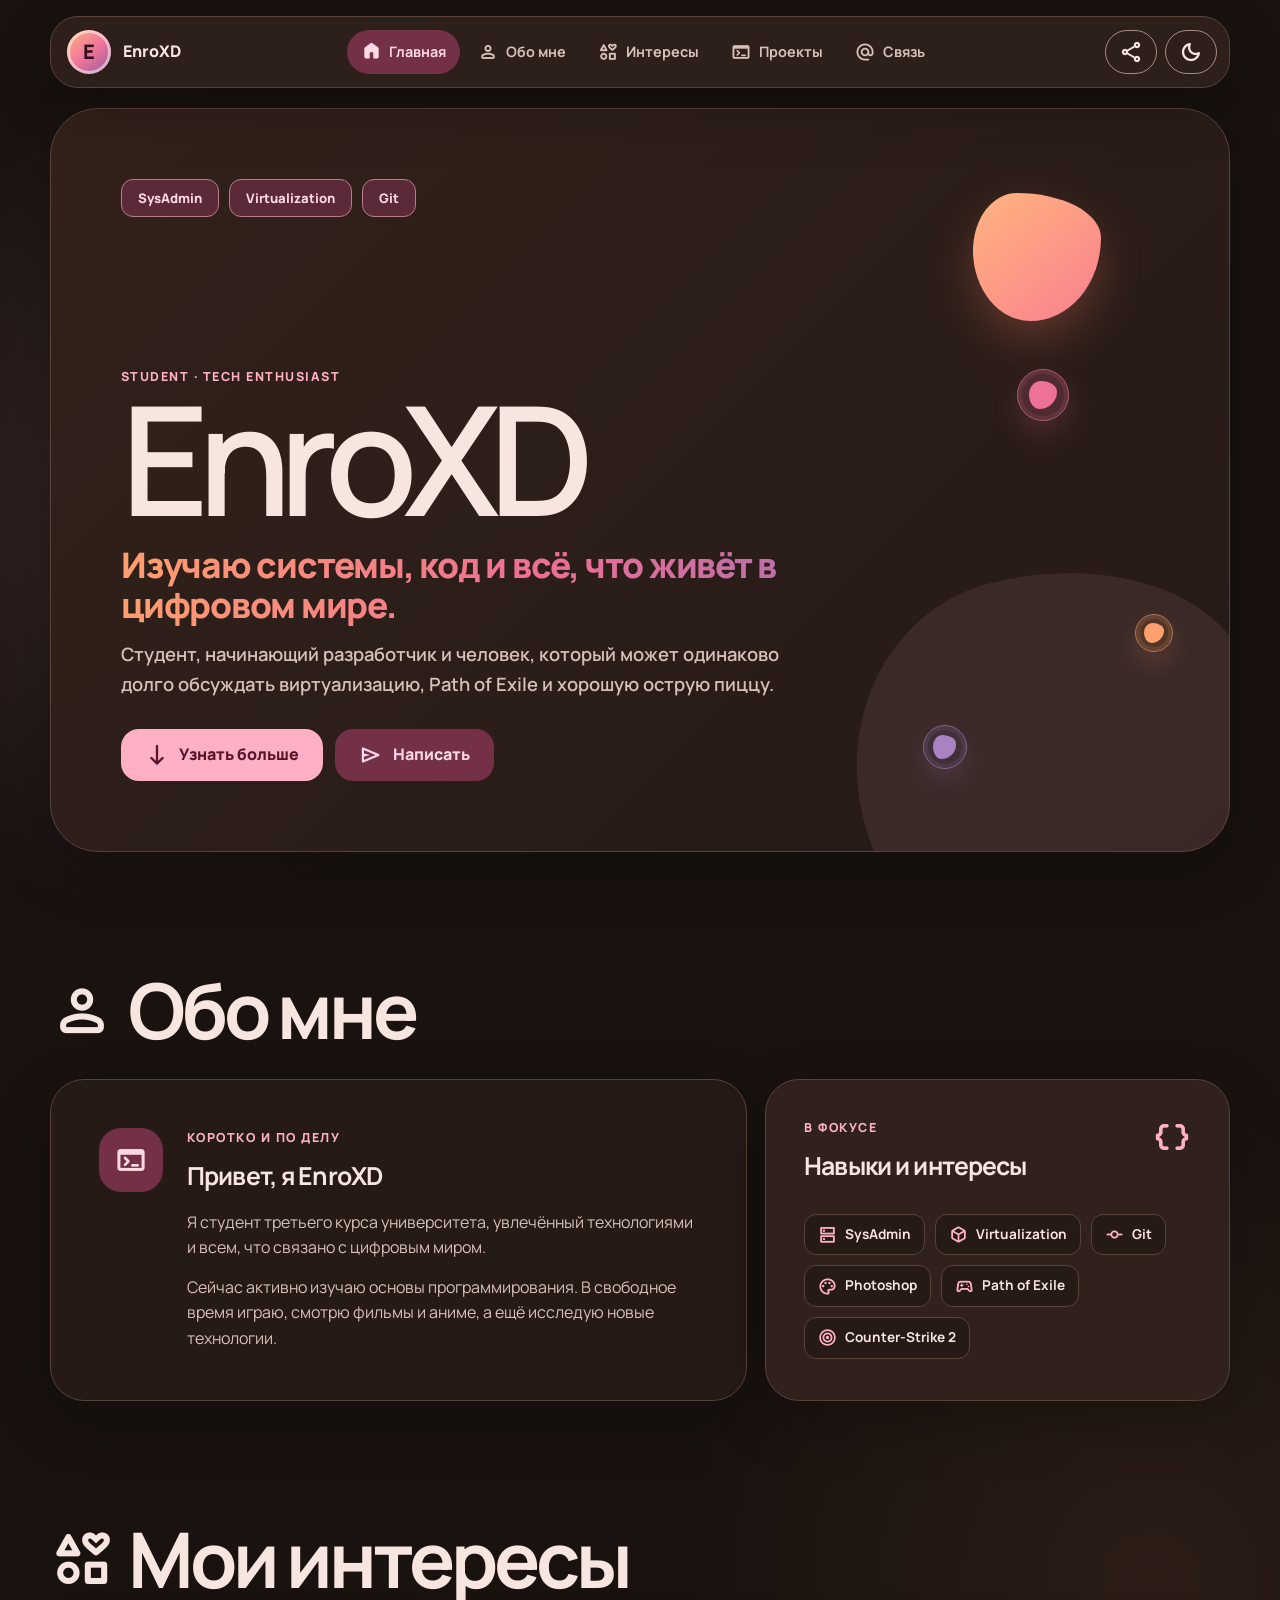
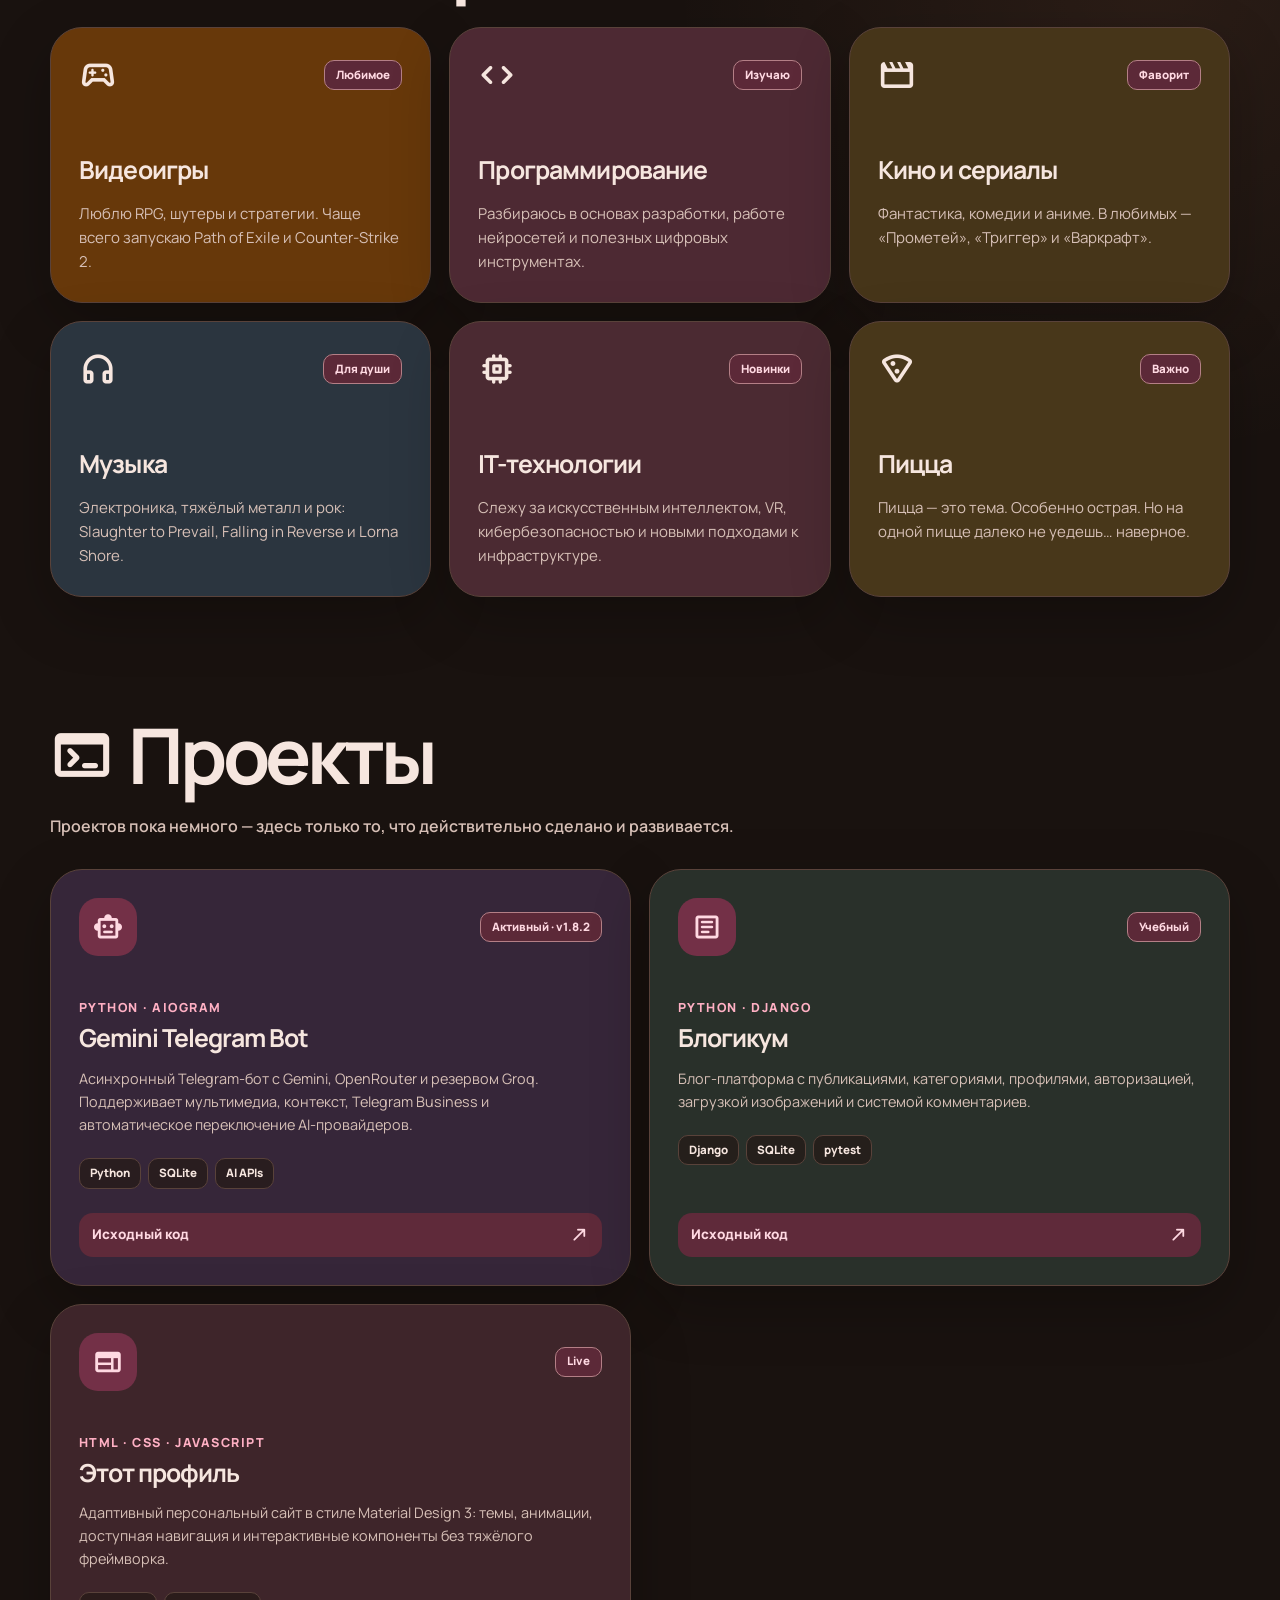
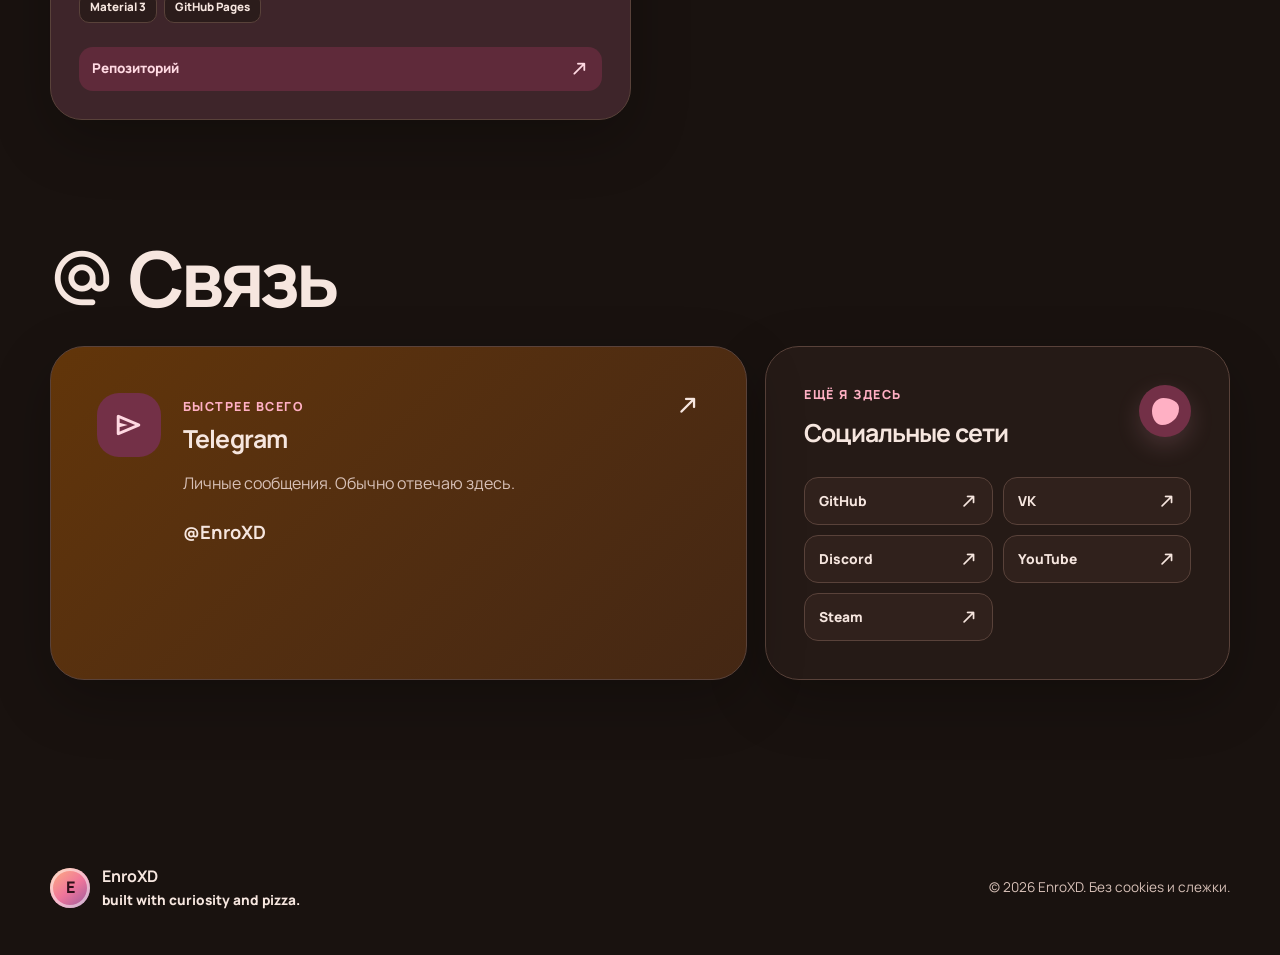
==== commit 6692010c: "Add MES Navigator project card Add the MES Navigator card to the projects section and balance the de" ====
--- a/index.html
+++ b/index.html
@@ -36,7 +36,7 @@
         "url": "https://enroxd1.github.io/myprofile/",
         "name": "EnroXD — персональный сайт",
         "description": "Персональная страница EnroXD о технологиях, программировании и цифровых увлечениях.",
-        "dateModified": "2026-08-10",
+        "dateModified": "2026-09-11",
         "mainEntity": {
             "@type": "Person",
             "@id": "https://enroxd1.github.io/myprofile/#person",
@@ -60,7 +60,7 @@
     <link rel="preconnect" href="https://fonts.googleapis.com">
     <link rel="preconnect" href="https://fonts.gstatic.com" crossorigin>
     <link href="https://fonts.googleapis.com/css2?family=Manrope:wght@400;500;600;700;800&family=Material+Symbols+Rounded:opsz,wght,FILL,GRAD@20..48,400,0..1,0" rel="stylesheet">
-    <link rel="stylesheet" href="styles.css?v=5">
+    <link rel="stylesheet" href="styles.css?v=7">
     <script>
         document.documentElement.classList.add('js');
         try {
@@ -287,6 +287,22 @@
             <p class="section-intro">Проектов пока немного — здесь только то, что действительно сделано и развивается.</p>
 
             <div class="project-grid">
+                <article class="project-card surface project-mes">
+                    <div class="project-card-head">
+                        <span class="project-icon material-symbols-rounded" aria-hidden="true">precision_manufacturing</span>
+                        <span class="chip chip-small">Live · v0.3.0</span>
+                    </div>
+                    <p class="eyebrow">PWA · MES/MOM</p>
+                    <h3>MES Navigator</h3>
+                    <p>«Цех знаний» — интерактивный тренажёр по промышленным информационным системам: 100 тем, пошаговые уроки, задания, экзамен и симулятор производственного заказа.</p>
+                    <div class="project-tags" aria-label="Технологии проекта">
+                        <span>JavaScript</span><span>PWA</span><span>GitHub Pages</span>
+                    </div>
+                    <a class="project-link" href="https://github.com/EnroXD1/mes-navigator" target="_blank" rel="noreferrer">
+                        Исходный код<span class="material-symbols-rounded" aria-hidden="true">north_east</span>
+                    </a>
+                </article>
+
                 <article class="project-card surface project-ai">
                     <div class="project-card-head">
                         <span class="project-icon material-symbols-rounded" aria-hidden="true">smart_toy</span>
@@ -397,7 +413,7 @@
                 <p>built with curiosity and pizza.</p>
             </div>
         </div>
-        <p>© <span id="year">2026</span> EnroXD. Без cookies и слежки.</p>
+        <p>© <span id="year">2026</span> <span id="footer-owner">EnroXD</span>. Без cookies и слежки.</p>
     </footer>
 
     <nav class="mobile-nav" aria-label="Мобильная навигация">
@@ -431,6 +447,7 @@
         </button>
     </div>
 
-    <script src="main.js?v=5"></script>
+    <script src="content.js?v=1"></script>
+    <script src="main.js?v=6"></script>
 </body>
 </html>
--- a/styles.css
+++ b/styles.css
@@ -867,7 +867,7 @@
 
 .project-grid {
     display: grid;
-    grid-template-columns: repeat(3, minmax(0, 1fr));
+    grid-template-columns: repeat(2, minmax(0, 1fr));
     gap: 18px;
 }
 
@@ -977,10 +977,12 @@
     transform: translate(3px, -3px);
 }
 
+.project-mes { background: color-mix(in srgb, #31566f 38%, var(--surface)); }
 .project-ai { background: color-mix(in srgb, #513a72 38%, var(--surface)); }
 .project-django { background: color-mix(in srgb, #315c50 34%, var(--surface)); }
 .project-profile { background: color-mix(in srgb, #794057 30%, var(--surface)); }
 
+:root[data-theme="light"] .project-mes { background: #e8f2f8; }
 :root[data-theme="light"] .project-ai { background: #f3ecff; }
 :root[data-theme="light"] .project-django { background: #e9f5f0; }
 :root[data-theme="light"] .project-profile { background: #f9e9ef; }
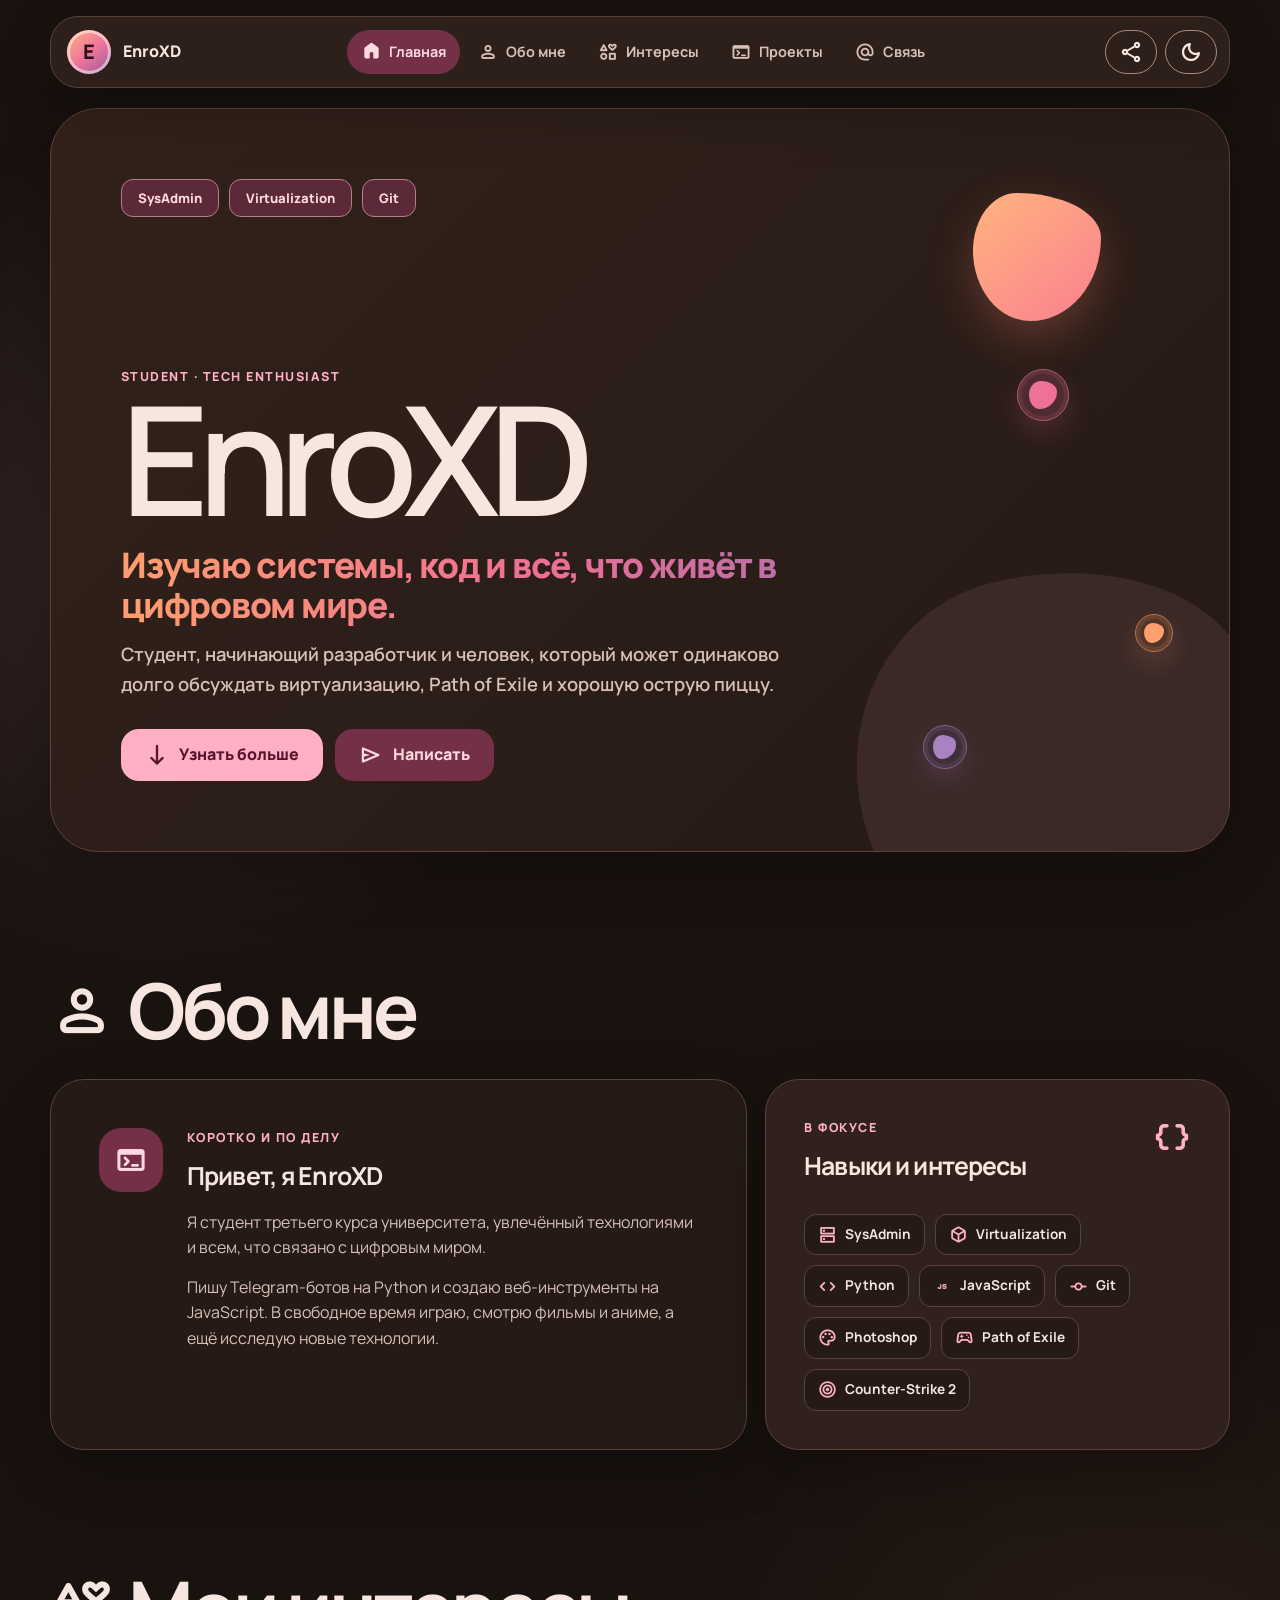
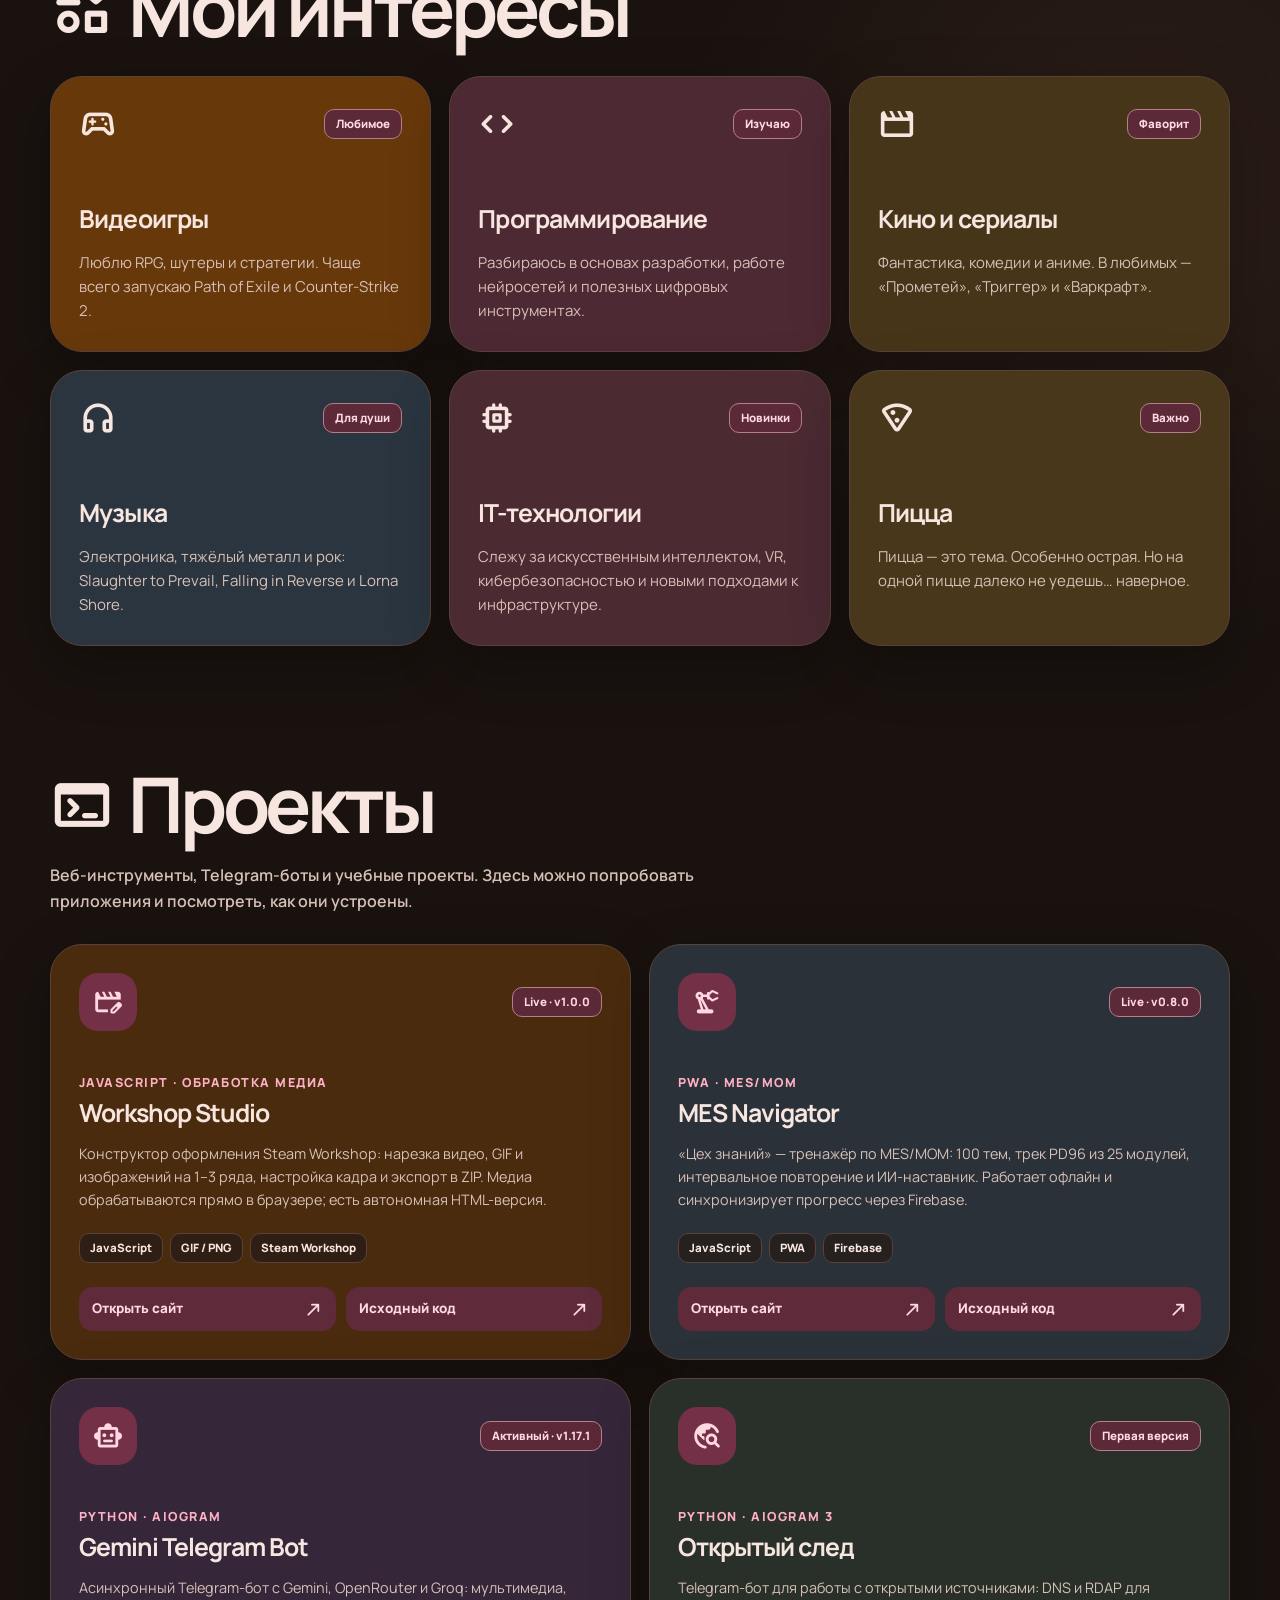
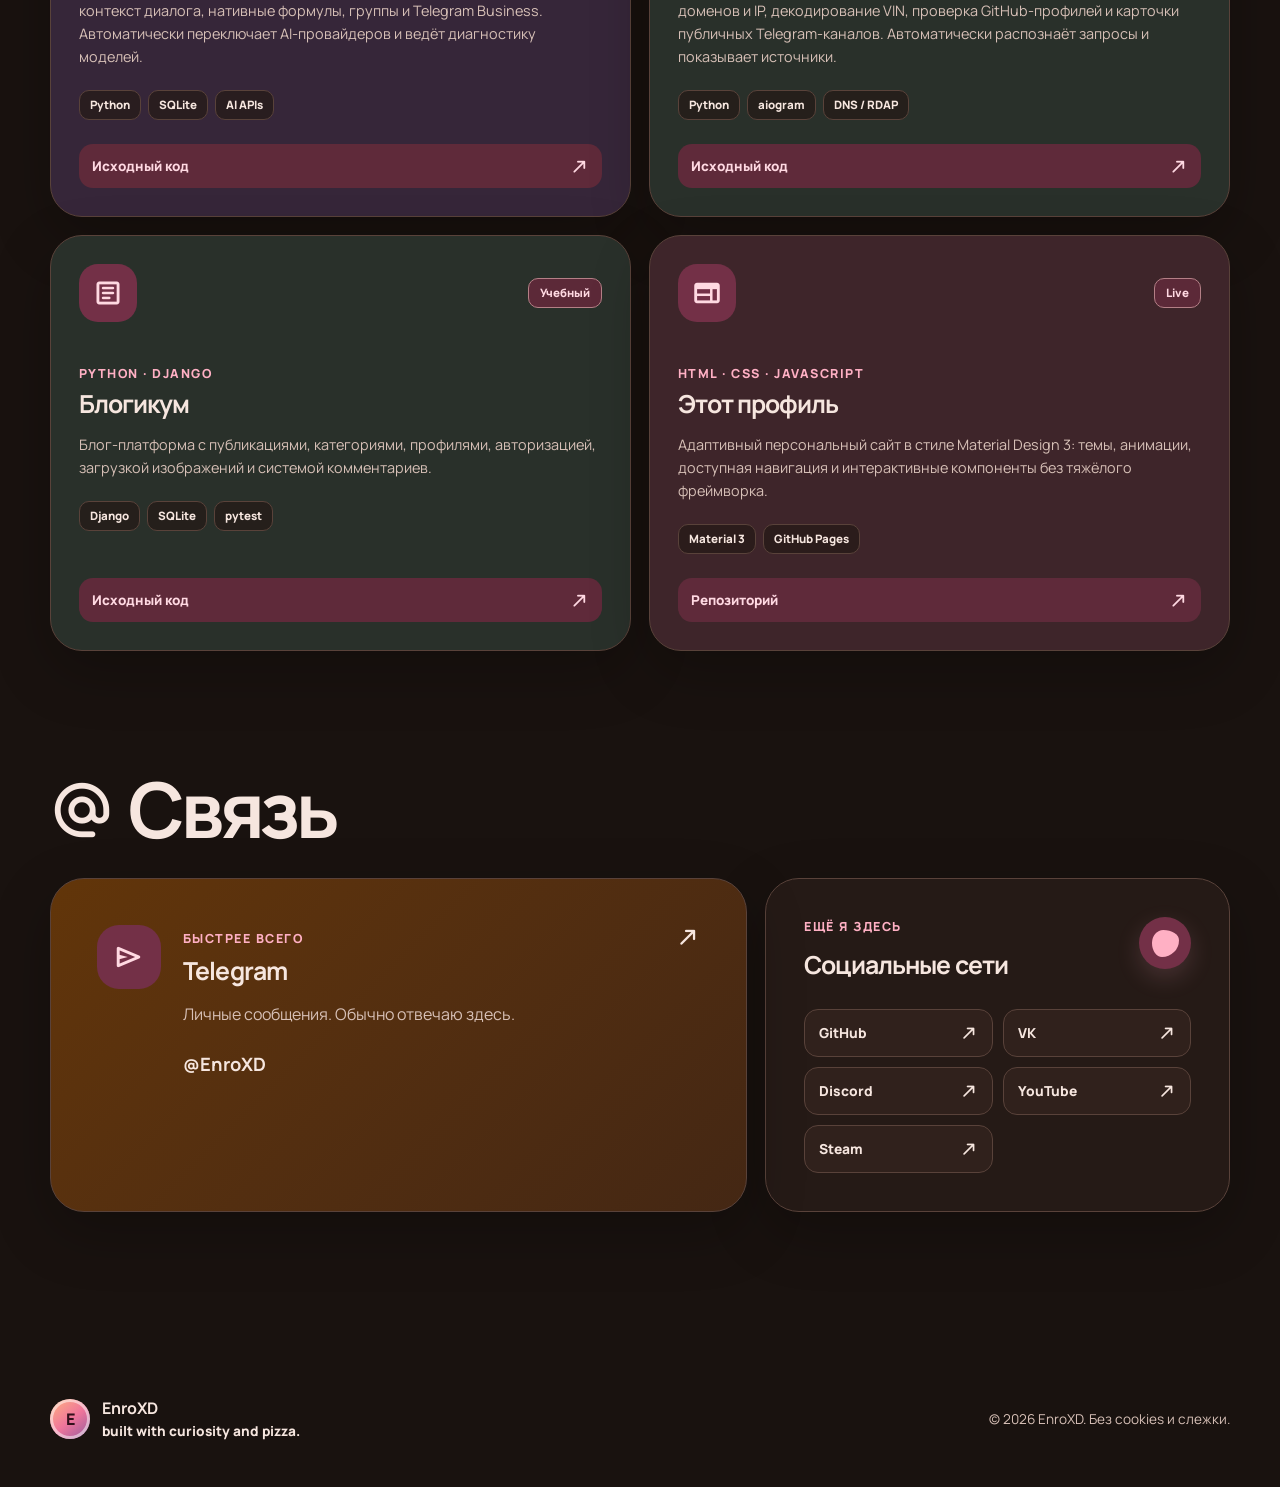
==== commit 76da3411: "Refresh portfolio with Workshop Studio and Open Trail" ====
--- a/index.html
+++ b/index.html
@@ -36,7 +36,7 @@
         "url": "https://enroxd1.github.io/myprofile/",
         "name": "EnroXD — персональный сайт",
         "description": "Персональная страница EnroXD о технологиях, программировании и цифровых увлечениях.",
-        "dateModified": "2026-09-11",
+        "dateModified": "2026-10-21",
         "mainEntity": {
             "@type": "Person",
             "@id": "https://enroxd1.github.io/myprofile/#person",
@@ -60,7 +60,7 @@
     <link rel="preconnect" href="https://fonts.googleapis.com">
     <link rel="preconnect" href="https://fonts.gstatic.com" crossorigin>
     <link href="https://fonts.googleapis.com/css2?family=Manrope:wght@400;500;600;700;800&family=Material+Symbols+Rounded:opsz,wght,FILL,GRAD@20..48,400,0..1,0" rel="stylesheet">
-    <link rel="stylesheet" href="styles.css?v=7">
+    <link rel="stylesheet" href="styles.css?v=8">
     <script>
         document.documentElement.classList.add('js');
         try {
@@ -163,7 +163,7 @@
                 <p class="eyebrow">student · tech enthusiast</p>
                 <h1 id="hero-title">EnroXD</h1>
                 <p class="hero-tagline">Изучаю системы, код и всё, что живёт в цифровом мире.</p>
-                <p class="hero-description">Студент, начинающий разработчик и человек, который может одинаково долго обсуждать виртуализацию, Dota 2 и хорошую острую пиццу.</p>
+                <p class="hero-description">Студент, начинающий разработчик и человек, который может одинаково долго обсуждать виртуализацию, Path of Exile и хорошую острую пиццу.</p>
                 <div class="hero-actions">
                     <a class="button button-primary" href="#about">
                         <span class="material-symbols-rounded" aria-hidden="true">south</span>
@@ -192,7 +192,7 @@
                         <p class="eyebrow">Коротко и по делу</p>
                         <h3>Привет, я EnroXD</h3>
                         <p>Я студент третьего курса университета, увлечённый технологиями и всем, что связано с цифровым миром.</p>
-                        <p>Сейчас активно изучаю основы программирования. В свободное время играю, смотрю фильмы и аниме, а ещё исследую новые технологии.</p>
+                        <p>Пишу Telegram-ботов на Python и создаю веб-инструменты на JavaScript. В свободное время играю, смотрю фильмы и аниме, а ещё исследую новые технологии.</p>
                     </div>
                 </article>
 
@@ -207,10 +207,12 @@
                     <div class="skill-list">
                         <span class="skill"><span class="material-symbols-rounded" aria-hidden="true">dns</span>SysAdmin</span>
                         <span class="skill"><span class="material-symbols-rounded" aria-hidden="true">deployed_code</span>Virtualization</span>
+                        <span class="skill"><span class="material-symbols-rounded" aria-hidden="true">code</span>Python</span>
+                        <span class="skill"><span class="material-symbols-rounded" aria-hidden="true">javascript</span>JavaScript</span>
                         <span class="skill"><span class="material-symbols-rounded" aria-hidden="true">commit</span>Git</span>
                         <span class="skill"><span class="material-symbols-rounded" aria-hidden="true">palette</span>Photoshop</span>
-                        <span class="skill"><span class="material-symbols-rounded" aria-hidden="true">sports_esports</span>Dota 2</span>
-                        <span class="skill"><span class="material-symbols-rounded" aria-hidden="true">target</span>Valorant</span>
+                        <span class="skill"><span class="material-symbols-rounded" aria-hidden="true">sports_esports</span>Path of Exile</span>
+                        <span class="skill"><span class="material-symbols-rounded" aria-hidden="true">target</span>Counter-Strike 2</span>
                     </div>
                 </aside>
             </div>
@@ -229,7 +231,7 @@
                         <span class="chip chip-small">Любимое</span>
                     </div>
                     <h3>Видеоигры</h3>
-                    <p>Люблю RPG, шутеры и стратегии. Чаще всего запускаю Dota 2 и Valorant.</p>
+                    <p>Люблю RPG, шутеры и стратегии. Чаще всего запускаю Path of Exile и Counter-Strike 2.</p>
                 </article>
 
                 <article class="interest-card surface card-plum">
@@ -284,39 +286,73 @@
                 <span class="material-symbols-rounded" aria-hidden="true">terminal</span>
                 <h2 id="projects-title">Проекты</h2>
             </div>
-            <p class="section-intro">Проектов пока немного — здесь только то, что действительно сделано и развивается.</p>
+            <p class="section-intro">Веб-инструменты, Telegram-боты и учебные проекты. Здесь можно попробовать приложения и посмотреть, как они устроены.</p>
 
             <div class="project-grid">
+                <article class="project-card surface project-workshop">
+                    <div class="project-card-head">
+                        <span class="project-icon material-symbols-rounded" aria-hidden="true">movie_edit</span>
+                        <span class="chip chip-small">Live · v1.0.0</span>
+                    </div>
+                    <p class="eyebrow">JavaScript · обработка медиа</p>
+                    <h3>Workshop Studio</h3>
+                    <p>Конструктор оформления Steam Workshop: нарезка видео, GIF и изображений на 1–3 ряда, настройка кадра и экспорт в ZIP. Медиа обрабатываются прямо в браузере; есть автономная HTML-версия.</p>
+                    <div class="project-tags" aria-label="Технологии проекта">
+                        <span>JavaScript</span><span>GIF / PNG</span><span>Steam Workshop</span>
+                    </div>
+                    <div class="project-links">
+                        <a class="project-link" href="https://enroxd1.github.io/workshop-studio/" target="_blank" rel="noreferrer">Открыть сайт<span class="material-symbols-rounded" aria-hidden="true">north_east</span></a>
+                        <a class="project-link" href="https://github.com/EnroXD1/workshop-studio" target="_blank" rel="noreferrer">Исходный код<span class="material-symbols-rounded" aria-hidden="true">north_east</span></a>
+                    </div>
+                </article>
+
                 <article class="project-card surface project-mes">
                     <div class="project-card-head">
                         <span class="project-icon material-symbols-rounded" aria-hidden="true">precision_manufacturing</span>
-                        <span class="chip chip-small">Live · v0.3.0</span>
+                        <span class="chip chip-small">Live · v0.8.0</span>
                     </div>
                     <p class="eyebrow">PWA · MES/MOM</p>
                     <h3>MES Navigator</h3>
-                    <p>«Цех знаний» — интерактивный тренажёр по промышленным информационным системам: 100 тем, пошаговые уроки, задания, экзамен и симулятор производственного заказа.</p>
-                    <div class="project-tags" aria-label="Технологии проекта">
-                        <span>JavaScript</span><span>PWA</span><span>GitHub Pages</span>
-                    </div>
-                    <a class="project-link" href="https://github.com/EnroXD1/mes-navigator" target="_blank" rel="noreferrer">
-                        Исходный код<span class="material-symbols-rounded" aria-hidden="true">north_east</span>
-                    </a>
+                    <p>«Цех знаний» — тренажёр по MES/MOM: 100 тем, трек PD96 из 25 модулей, интервальное повторение и ИИ-наставник. Работает офлайн и синхронизирует прогресс через Firebase.</p>
+                    <div class="project-tags" aria-label="Технологии проекта">
+                        <span>JavaScript</span><span>PWA</span><span>Firebase</span>
+                    </div>
+                    <div class="project-links">
+                        <a class="project-link" href="https://enroxd1.github.io/mes-navigator/" target="_blank" rel="noreferrer">Открыть сайт<span class="material-symbols-rounded" aria-hidden="true">north_east</span></a>
+                        <a class="project-link" href="https://github.com/EnroXD1/mes-navigator" target="_blank" rel="noreferrer">Исходный код<span class="material-symbols-rounded" aria-hidden="true">north_east</span></a>
+                    </div>
                 </article>
 
                 <article class="project-card surface project-ai">
                     <div class="project-card-head">
                         <span class="project-icon material-symbols-rounded" aria-hidden="true">smart_toy</span>
-                        <span class="chip chip-small">Активный · v1.8.2</span>
+                        <span class="chip chip-small">Активный · v1.17.1</span>
                     </div>
                     <p class="eyebrow">Python · aiogram</p>
                     <h3>Gemini Telegram Bot</h3>
-                    <p>Асинхронный Telegram-бот с Gemini, OpenRouter и резервом Groq. Поддерживает мультимедиа, контекст, Telegram Business и автоматическое переключение AI-провайдеров.</p>
+                    <p>Асинхронный Telegram-бот с Gemini, OpenRouter и Groq: мультимедиа, контекст диалога, нативные формулы, группы и Telegram Business. Автоматически переключает AI-провайдеров и ведёт диагностику моделей.</p>
                     <div class="project-tags" aria-label="Технологии проекта">
                         <span>Python</span><span>SQLite</span><span>AI APIs</span>
                     </div>
-                    <a class="project-link" href="https://github.com/EnroXD1/gemini_telegram_bot" target="_blank" rel="noreferrer">
-                        Исходный код<span class="material-symbols-rounded" aria-hidden="true">north_east</span>
-                    </a>
+                    <div class="project-links">
+                        <a class="project-link" href="https://github.com/EnroXD1/gemini_telegram_bot" target="_blank" rel="noreferrer">Исходный код<span class="material-symbols-rounded" aria-hidden="true">north_east</span></a>
+                    </div>
+                </article>
+
+                <article class="project-card surface project-django">
+                    <div class="project-card-head">
+                        <span class="project-icon material-symbols-rounded" aria-hidden="true">travel_explore</span>
+                        <span class="chip chip-small">Первая версия</span>
+                    </div>
+                    <p class="eyebrow">Python · aiogram 3</p>
+                    <h3>Открытый след</h3>
+                    <p>Telegram-бот для работы с открытыми источниками: DNS и RDAP для доменов и IP, декодирование VIN, проверка GitHub-профилей и карточки публичных Telegram-каналов. Автоматически распознаёт запросы и показывает источники.</p>
+                    <div class="project-tags" aria-label="Технологии проекта">
+                        <span>Python</span><span>aiogram</span><span>DNS / RDAP</span>
+                    </div>
+                    <div class="project-links">
+                        <a class="project-link" href="https://github.com/EnroXD1/osint-telegram-bot" target="_blank" rel="noreferrer">Исходный код<span class="material-symbols-rounded" aria-hidden="true">north_east</span></a>
+                    </div>
                 </article>
 
                 <article class="project-card surface project-django">
@@ -330,9 +366,9 @@
                     <div class="project-tags" aria-label="Технологии проекта">
                         <span>Django</span><span>SQLite</span><span>pytest</span>
                     </div>
-                    <a class="project-link" href="https://github.com/EnroXD1/django_sprint4" target="_blank" rel="noreferrer">
-                        Исходный код<span class="material-symbols-rounded" aria-hidden="true">north_east</span>
-                    </a>
+                    <div class="project-links">
+                        <a class="project-link" href="https://github.com/EnroXD1/django_sprint4" target="_blank" rel="noreferrer">Исходный код<span class="material-symbols-rounded" aria-hidden="true">north_east</span></a>
+                    </div>
                 </article>
 
                 <article class="project-card surface project-profile">
@@ -346,9 +382,9 @@
                     <div class="project-tags" aria-label="Технологии проекта">
                         <span>Material 3</span><span>GitHub Pages</span>
                     </div>
-                    <a class="project-link" href="https://github.com/EnroXD1/myprofile" target="_blank" rel="noreferrer">
-                        Репозиторий<span class="material-symbols-rounded" aria-hidden="true">north_east</span>
-                    </a>
+                    <div class="project-links">
+                        <a class="project-link" href="https://github.com/EnroXD1/myprofile" target="_blank" rel="noreferrer">Репозиторий<span class="material-symbols-rounded" aria-hidden="true">north_east</span></a>
+                    </div>
                 </article>
             </div>
         </section>
@@ -447,7 +483,7 @@
         </button>
     </div>
 
-    <script src="content.js?v=1"></script>
+    <script src="content.js?v=2"></script>
     <script src="main.js?v=6"></script>
 </body>
 </html>
--- a/styles.css
+++ b/styles.css
@@ -946,6 +946,18 @@
     font-weight: 800;
 }
 
+.project-links {
+    display: flex;
+    flex-wrap: wrap;
+    gap: 10px;
+    margin-top: auto;
+}
+
+.project-links .project-link {
+    flex: 1 1 160px;
+    margin-top: 0;
+}
+
 .project-link {
     display: flex;
     min-height: 44px;
@@ -977,11 +989,13 @@
     transform: translate(3px, -3px);
 }
 
+.project-workshop { background: color-mix(in srgb, #8e4900 36%, var(--surface)); }
 .project-mes { background: color-mix(in srgb, #31566f 38%, var(--surface)); }
 .project-ai { background: color-mix(in srgb, #513a72 38%, var(--surface)); }
 .project-django { background: color-mix(in srgb, #315c50 34%, var(--surface)); }
 .project-profile { background: color-mix(in srgb, #794057 30%, var(--surface)); }
 
+:root[data-theme="light"] .project-workshop { background: #fff0df; }
 :root[data-theme="light"] .project-mes { background: #e8f2f8; }
 :root[data-theme="light"] .project-ai { background: #f3ecff; }
 :root[data-theme="light"] .project-django { background: #e9f5f0; }
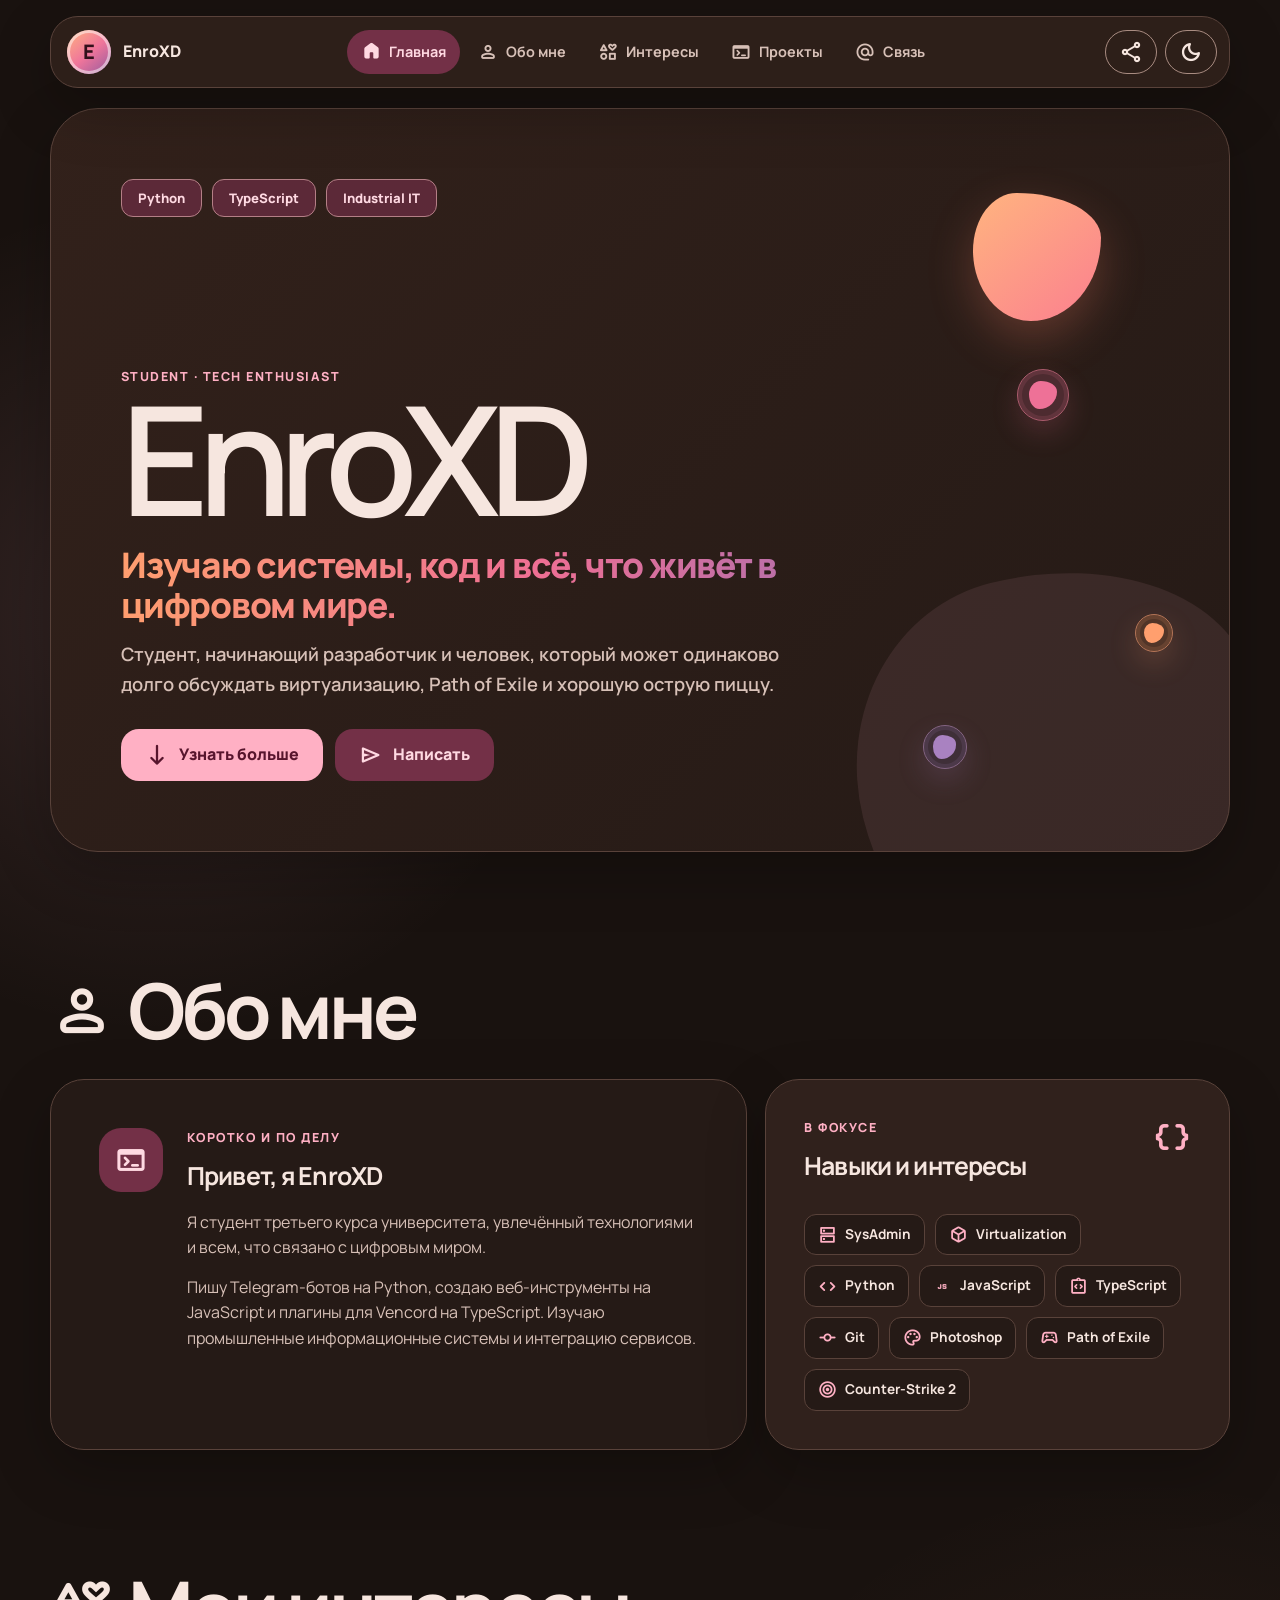
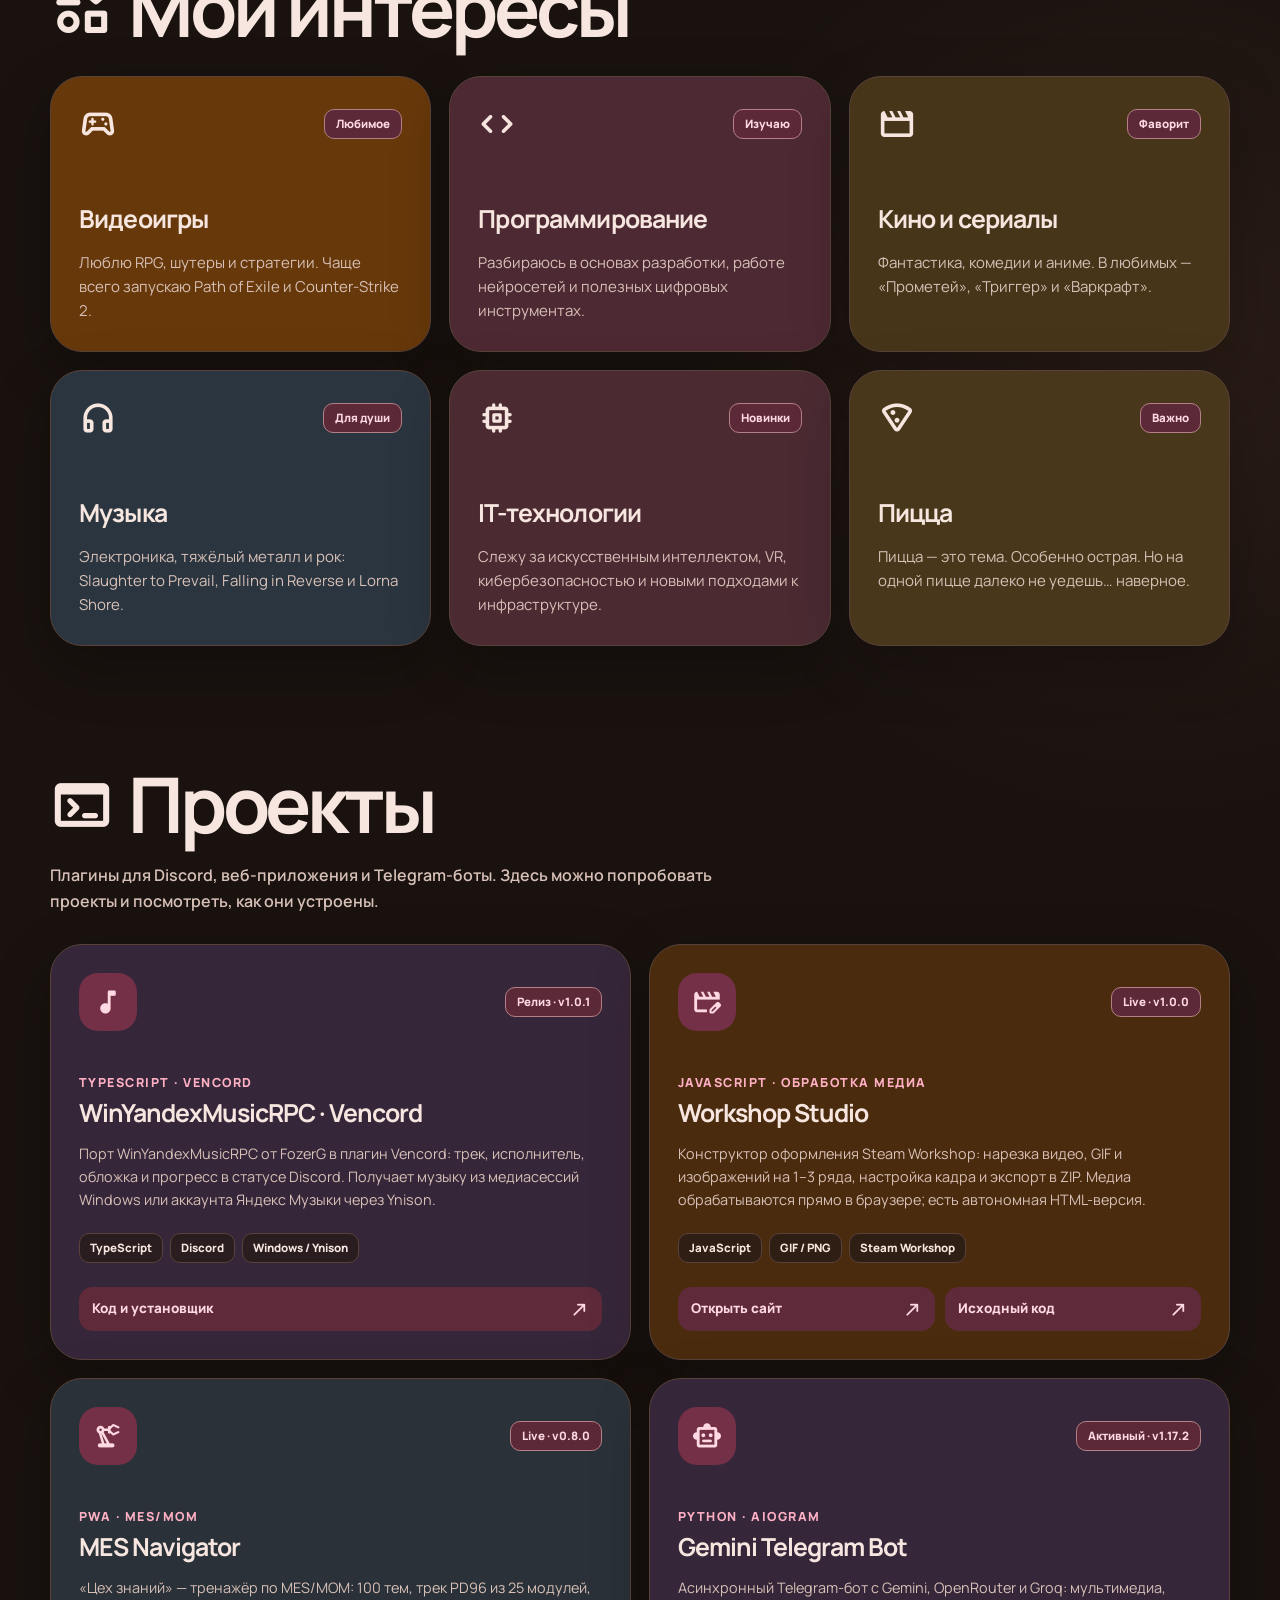
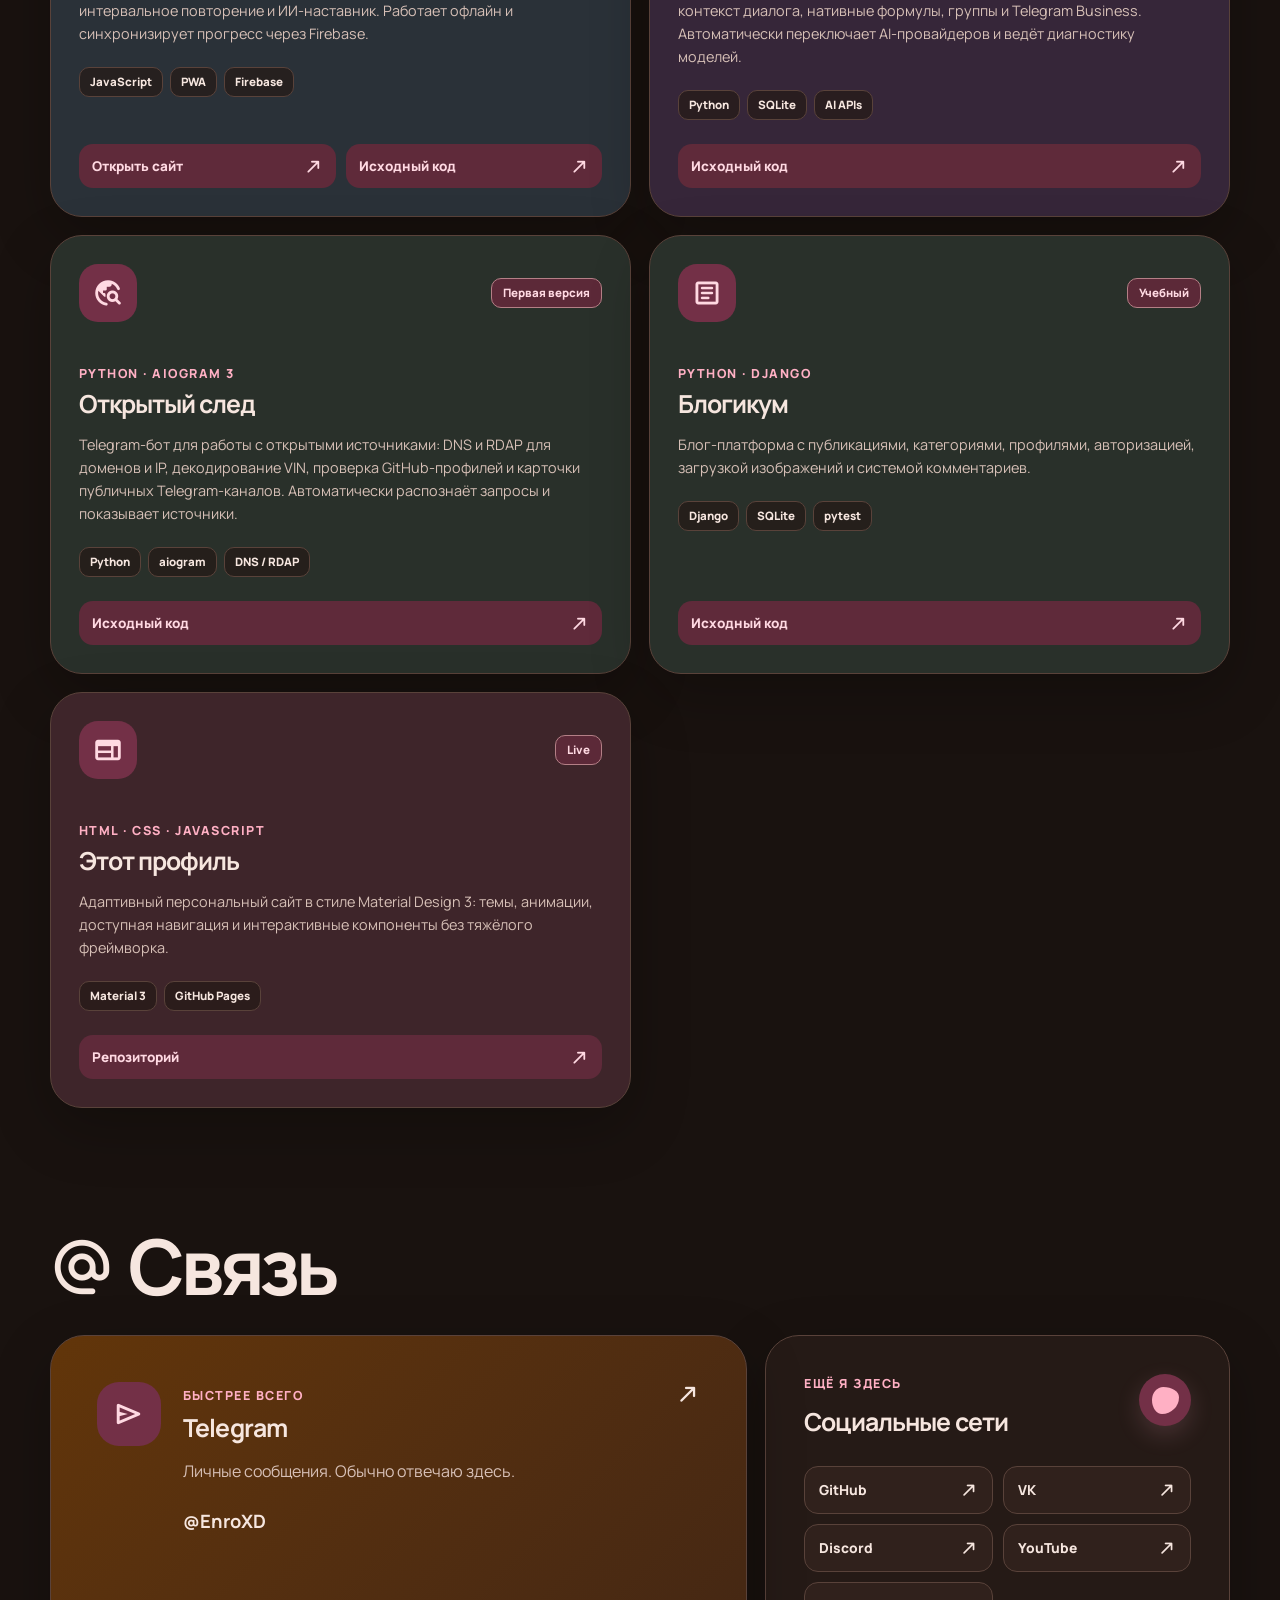
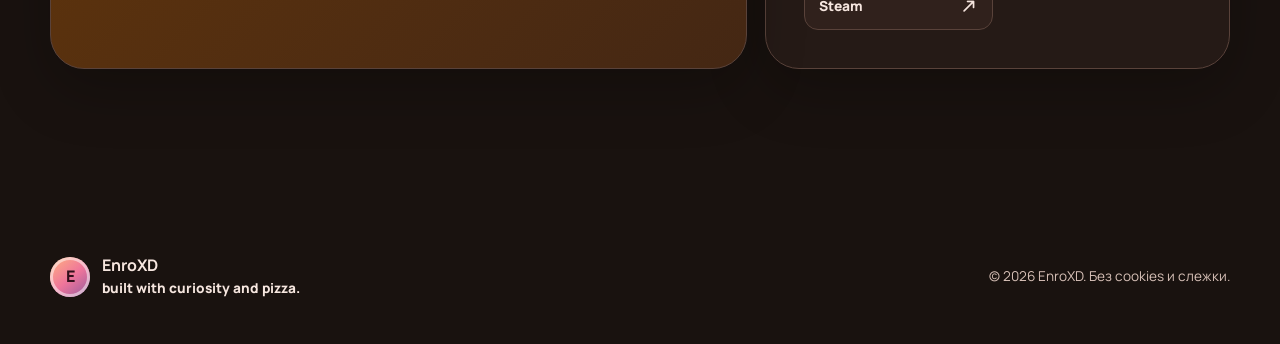
==== commit 0728269a: "Refresh portfolio with Vencord music plugin" ====
--- a/index.html
+++ b/index.html
@@ -36,7 +36,7 @@
         "url": "https://enroxd1.github.io/myprofile/",
         "name": "EnroXD — персональный сайт",
         "description": "Персональная страница EnroXD о технологиях, программировании и цифровых увлечениях.",
-        "dateModified": "2026-10-21",
+        "dateModified": "2026-11-03",
         "mainEntity": {
             "@type": "Person",
             "@id": "https://enroxd1.github.io/myprofile/#person",
@@ -44,7 +44,7 @@
             "alternateName": "@EnroXD",
             "url": "https://enroxd1.github.io/myprofile/",
             "description": "Студент и начинающий разработчик, увлечённый системным администрированием, виртуализацией и программированием.",
-            "knowsAbout": ["Python", "Django", "System administration", "Virtualization", "Git", "Artificial intelligence"],
+            "knowsAbout": ["Python", "JavaScript", "TypeScript", "Django", "MES/MOM", "System administration", "Virtualization", "Git", "Artificial intelligence"],
             "sameAs": [
                 "https://github.com/EnroXD1",
                 "https://t.me/EnroXD",
@@ -154,9 +154,9 @@
                 <button class="material-bubble bubble-three" type="button" aria-label="Лопнуть сиреневый пузырь"></button>
             </div>
             <div class="chip-row" aria-label="Основные направления">
-                <span class="chip">SysAdmin</span>
-                <span class="chip">Virtualization</span>
-                <span class="chip">Git</span>
+                <span class="chip">Python</span>
+                <span class="chip">TypeScript</span>
+                <span class="chip">Industrial IT</span>
             </div>
 
             <div class="hero-copy">
@@ -192,7 +192,7 @@
                         <p class="eyebrow">Коротко и по делу</p>
                         <h3>Привет, я EnroXD</h3>
                         <p>Я студент третьего курса университета, увлечённый технологиями и всем, что связано с цифровым миром.</p>
-                        <p>Пишу Telegram-ботов на Python и создаю веб-инструменты на JavaScript. В свободное время играю, смотрю фильмы и аниме, а ещё исследую новые технологии.</p>
+                        <p>Пишу Telegram-ботов на Python, создаю веб-инструменты на JavaScript и плагины для Vencord на TypeScript. Изучаю промышленные информационные системы и интеграцию сервисов.</p>
                     </div>
                 </article>
 
@@ -209,6 +209,7 @@
                         <span class="skill"><span class="material-symbols-rounded" aria-hidden="true">deployed_code</span>Virtualization</span>
                         <span class="skill"><span class="material-symbols-rounded" aria-hidden="true">code</span>Python</span>
                         <span class="skill"><span class="material-symbols-rounded" aria-hidden="true">javascript</span>JavaScript</span>
+                        <span class="skill"><span class="material-symbols-rounded" aria-hidden="true">integration_instructions</span>TypeScript</span>
                         <span class="skill"><span class="material-symbols-rounded" aria-hidden="true">commit</span>Git</span>
                         <span class="skill"><span class="material-symbols-rounded" aria-hidden="true">palette</span>Photoshop</span>
                         <span class="skill"><span class="material-symbols-rounded" aria-hidden="true">sports_esports</span>Path of Exile</span>
@@ -286,9 +287,25 @@
                 <span class="material-symbols-rounded" aria-hidden="true">terminal</span>
                 <h2 id="projects-title">Проекты</h2>
             </div>
-            <p class="section-intro">Веб-инструменты, Telegram-боты и учебные проекты. Здесь можно попробовать приложения и посмотреть, как они устроены.</p>
+            <p class="section-intro">Плагины для Discord, веб-приложения и Telegram-боты. Здесь можно попробовать проекты и посмотреть, как они устроены.</p>
 
             <div class="project-grid">
+                <article class="project-card surface project-ai">
+                    <div class="project-card-head">
+                        <span class="project-icon material-symbols-rounded" aria-hidden="true">music_note</span>
+                        <span class="chip chip-small">Релиз · v1.0.1</span>
+                    </div>
+                    <p class="eyebrow">TypeScript · Vencord</p>
+                    <h3>WinYandexMusicRPC · Vencord</h3>
+                    <p>Порт WinYandexMusicRPC от FozerG в плагин Vencord: трек, исполнитель, обложка и прогресс в статусе Discord. Получает музыку из медиасессий Windows или аккаунта Яндекс Музыки через Ynison.</p>
+                    <div class="project-tags" aria-label="Технологии проекта">
+                        <span>TypeScript</span><span>Discord</span><span>Windows / Ynison</span>
+                    </div>
+                    <div class="project-links">
+                        <a class="project-link" href="https://github.com/EnroXD1/WinYandexMusicRPC-Vencord" target="_blank" rel="noreferrer">Код и установщик<span class="material-symbols-rounded" aria-hidden="true">north_east</span></a>
+                    </div>
+                </article>
+
                 <article class="project-card surface project-workshop">
                     <div class="project-card-head">
                         <span class="project-icon material-symbols-rounded" aria-hidden="true">movie_edit</span>
@@ -326,7 +343,7 @@
                 <article class="project-card surface project-ai">
                     <div class="project-card-head">
                         <span class="project-icon material-symbols-rounded" aria-hidden="true">smart_toy</span>
-                        <span class="chip chip-small">Активный · v1.17.1</span>
+                        <span class="chip chip-small">Активный · v1.17.2</span>
                     </div>
                     <p class="eyebrow">Python · aiogram</p>
                     <h3>Gemini Telegram Bot</h3>
